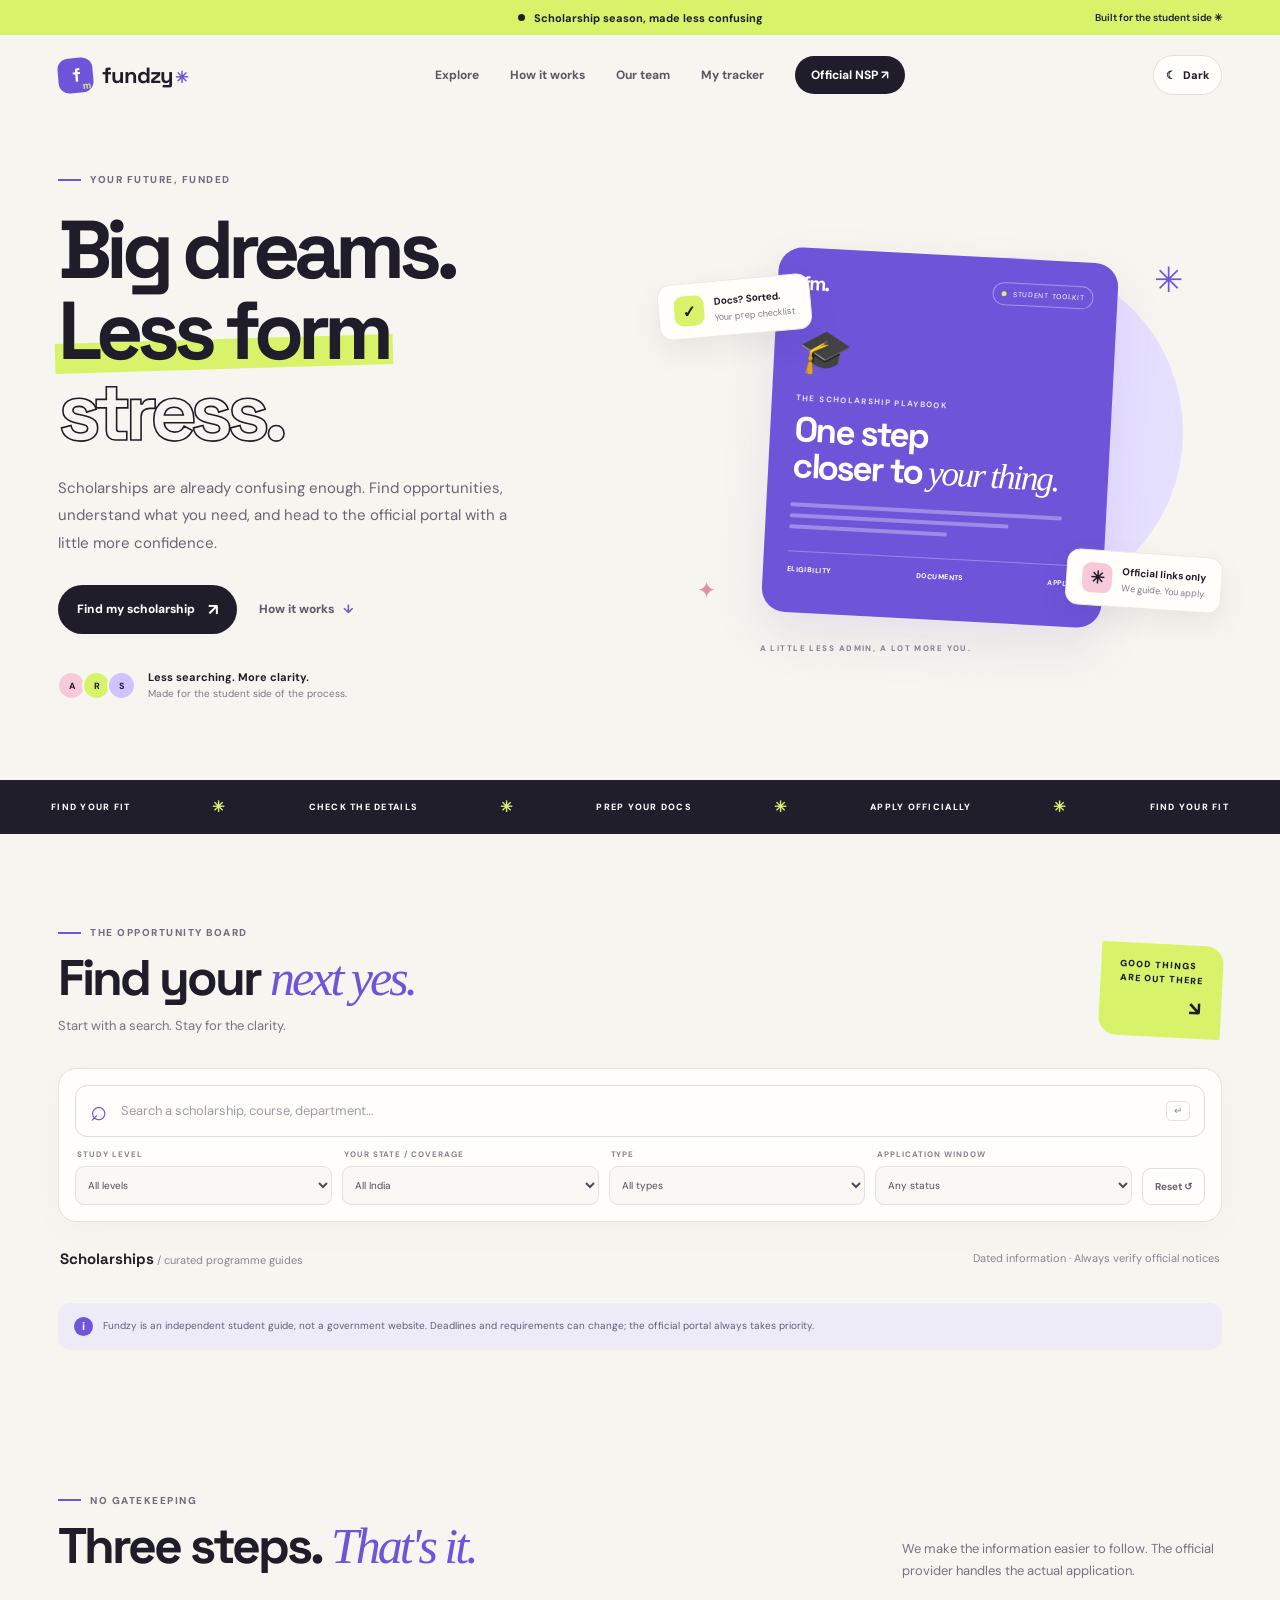
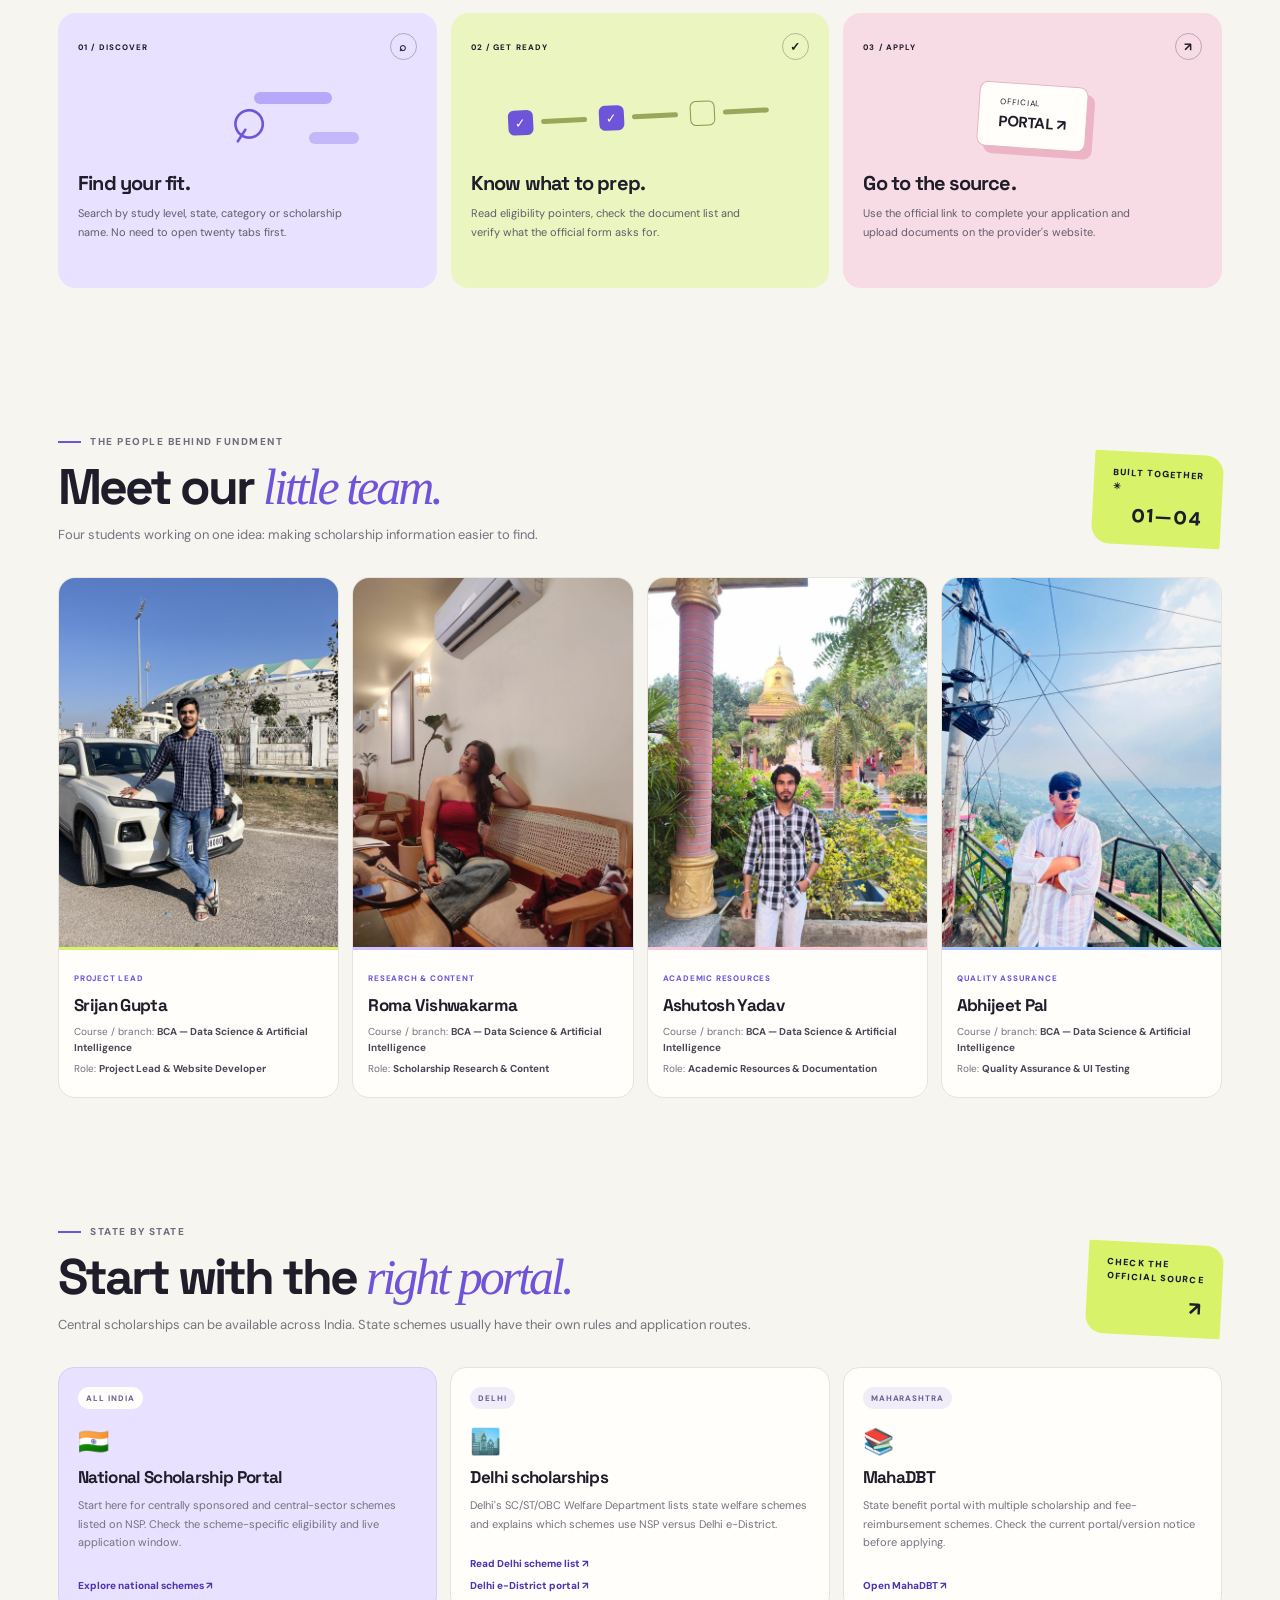
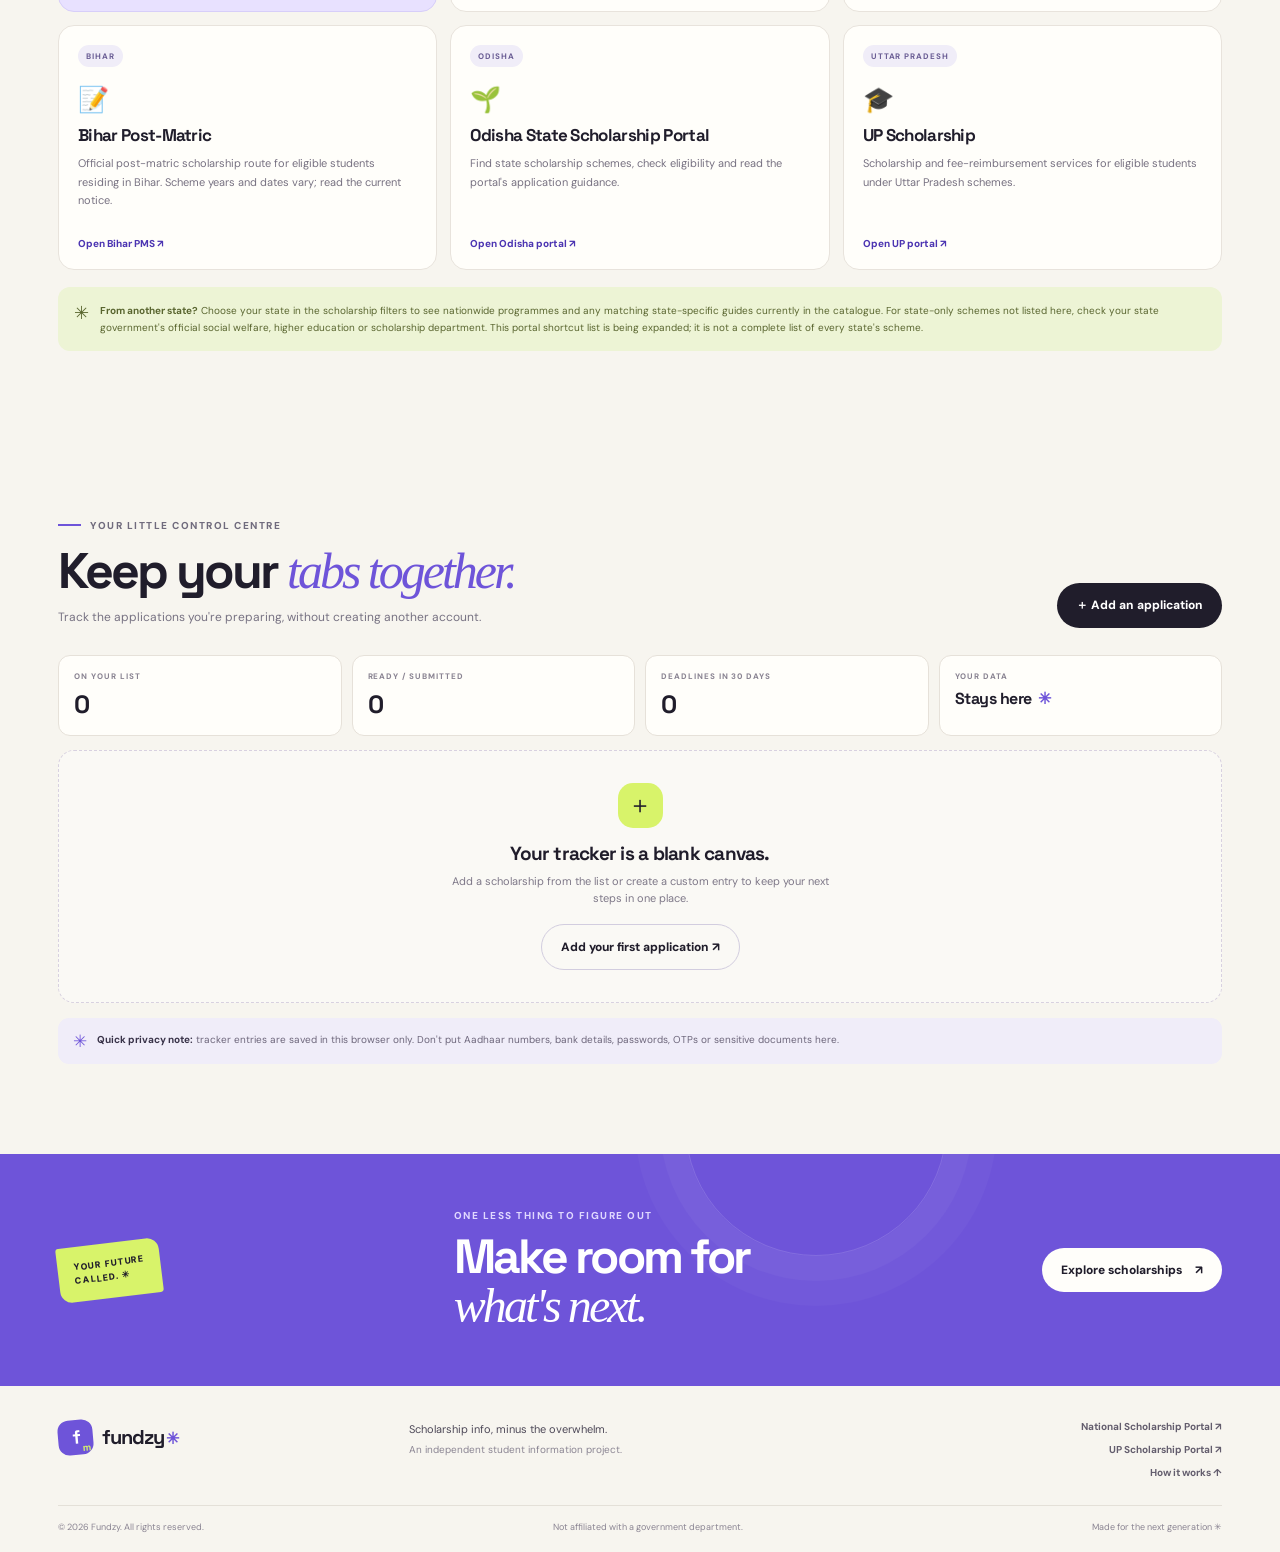
==== index.html @ 8976ba72 "Create index.html" ====
<!doctype html>
<html lang="en">
<head>
<meta charset="utf-8"><meta name="viewport" content="width=device-width,initial-scale=1">
<meta name="theme-color" content="#f7f5ef"><meta name="description" content="Find scholarships, understand eligibility, prepare documents and apply through official scholarship portals.">
<title>Fundzy — Your scholarship era starts here</title>
<link rel="preconnect" href="https://fonts.googleapis.com"><link rel="preconnect" href="https://fonts.gstatic.com" crossorigin>
<link href="https://fonts.googleapis.com/css2?family=DM+Sans:wght@400;500;600;700&family=Space+Grotesk:wght@400;500;600;700&display=swap" rel="stylesheet">
<link rel="stylesheet" href="styles.css">
</head>
<body class="aesthetic">
<div class="announcement"><span class="announcement-dot"></span> Scholarship season, made less confusing <span class="announcement-right">Built for the student side ✳</span></div>
<header class="site-header">
<a class="wordmark" href="#home" aria-label="Fundzy home"><span class="logo-mark" aria-hidden="true">f<span>m</span></span><span>fundzy<span class="wordmark-dot">✳</span></span></a>
<nav class="main-nav" id="mainNav"><a href="#explore">Explore</a><a href="#how">How it works</a><a href="#team">Our team</a><a href="#tracker">My tracker</a><a class="nav-official" href="https://scholarships.gov.in/All-Scholarships" target="_blank" rel="noopener noreferrer">Official NSP ↗</a></nav>
<div class="header-tools"><button class="theme-toggle" id="themeToggle" type="button" aria-label="Switch to dark mode" title="Switch theme"><span class="theme-icon" aria-hidden="true">☾</span><span class="theme-label">Dark</span></button><button class="mobile-menu" id="menuBtn" aria-label="Open navigation" aria-expanded="false" aria-controls="mainNav">☰</button></div>
</header>
<main>
<section class="hero" id="home">
<div class="hero-copy"><div class="eyebrow"><span class="eyebrow-line"></span> YOUR FUTURE, FUNDED</div>
<h1>Big dreams.<br><span class="headline-highlight">Less form</span><span class="headline-outline"> stress.</span></h1>
<p class="hero-intro">Scholarships are already confusing enough. Find opportunities, understand what you need, and head to the official portal with a little more confidence.</p>
<div class="hero-actions"><a class="button button-dark" href="#explore">Find my scholarship <span>↗</span></a><a class="text-link" href="#how">How it works <span>↓</span></a></div>
<div class="hero-proof"><div class="avatar-stack"><span>A</span><span>R</span><span>S</span></div><p><b>Less searching. More clarity.</b><br><span>Made for the student side of the process.</span></p></div></div>
<div class="hero-art" aria-label="Decorative scholarship notebook illustration"><div class="art-sun"></div><div class="art-spark spark-one">✳</div><div class="art-spark spark-two">✦</div>
<div class="floating-note note-top"><span class="note-check">✓</span><span><b>Docs? Sorted.</b><small>Your prep checklist</small></span></div>
<div class="hero-card"><div class="hero-card-top"><span class="mini-brand">fm.</span><span class="live-pill"><i></i> STUDENT TOOLKIT</span></div><div class="card-emoji">🎓</div><div class="hero-card-label">THE SCHOLARSHIP PLAYBOOK</div><h2>One step<br>closer to <em>your thing.</em></h2><div class="playbook-lines"><span></span><span></span><span></span></div><div class="card-footer"><span>ELIGIBILITY</span><span>DOCUMENTS</span><span>APPLY ↗</span></div></div>
<div class="floating-note note-bottom"><span class="note-star">✳</span><span><b>Official links only</b><small>We guide. You apply.</small></span></div><div class="art-caption">A LITTLE LESS ADMIN, A LOT MORE YOU.</div></div>
</section>
<section class="marquee-strip"><span>FIND YOUR FIT</span><b>✳</b><span>CHECK THE DETAILS</span><b>✳</b><span>PREP YOUR DOCS</span><b>✳</b><span>APPLY OFFICIALLY</span><b>✳</b><span>FIND YOUR FIT</span></section>
<section class="explore-section section-shell" id="explore">
<div class="section-heading"><div><div class="eyebrow"><span class="eyebrow-line"></span> THE OPPORTUNITY BOARD</div><h2>Find your <span>next yes.</span></h2><p>Start with a search. Stay for the clarity.</p></div><div class="heading-sticker">GOOD THINGS<br>ARE OUT THERE <span>↘</span></div></div>
<div class="search-panel"><label class="search-box"><span class="search-icon">⌕</span><input id="searchInput" type="search" placeholder="Search a scholarship, course, department…" aria-label="Search scholarships"><kbd>↵</kbd></label>
<div class="filter-row"><label><span>STUDY LEVEL</span><select id="levelFilter"><option value="">All levels</option><option>School</option><option>Undergraduate</option><option>Postgraduate</option><option>Research</option><option>Diploma / Technical</option></select></label>
<label><span>YOUR STATE / COVERAGE</span><select id="stateFilter">
<option value="">All India</option><option>Andhra Pradesh</option><option>Arunachal Pradesh</option><option>Assam</option><option>Bihar</option><option>Chhattisgarh</option><option>Goa</option><option>Gujarat</option><option>Haryana</option><option>Himachal Pradesh</option><option>Jharkhand</option><option>Karnataka</option><option>Kerala</option><option>Madhya Pradesh</option><option>Maharashtra</option><option>Manipur</option><option>Meghalaya</option><option>Mizoram</option><option>Nagaland</option><option>Odisha</option><option>Punjab</option><option>Rajasthan</option><option>Sikkim</option><option>Tamil Nadu</option><option>Telangana</option><option>Tripura</option><option>Uttar Pradesh</option><option>Uttarakhand</option><option>West Bengal</option><option>Andaman &amp; Nicobar Islands</option><option>Chandigarh</option><option>Dadra &amp; Nagar Haveli and Daman &amp; Diu</option><option>Delhi</option><option>Jammu &amp; Kashmir</option><option>Ladakh</option><option>Lakshadweep</option><option>Puducherry</option>
</select></label>
<label><span>TYPE</span><select id="categoryFilter"><option value="">All types</option><option>Merit-based</option><option>Welfare-based</option><option>State scheme</option></select></label>
<label><span>APPLICATION WINDOW</span><select id="windowFilter"><option value="">Any status</option><option value="open">Listed open</option><option value="check">Check official notice</option></select></label><button id="resetBtn" class="reset-button">Reset ↺</button></div></div>
<div class="results-heading"><div><span class="results-count" id="resultCount">Scholarships</span><span class="results-sub"> / curated programme guides</span></div><span class="snapshot-note">Dated information · Always verify official notices</span></div>
<div id="programGrid" class="program-grid"></div><div class="directory-footnote"><span class="footnote-icon">i</span><p>Fundzy is an independent student guide, not a government website. Deadlines and requirements can change; the official portal always takes priority.</p></div>
</section>
<section class="how-section section-shell" id="how"><div class="section-heading compact"><div><div class="eyebrow"><span class="eyebrow-line"></span> NO GATEKEEPING</div><h2>Three steps. <span>That's it.</span></h2></div><p>We make the information easier to follow. The official provider handles the actual application.</p></div>
<div class="how-grid"><article class="how-card how-purple"><div class="step-top"><span>01 / DISCOVER</span><span class="step-icon">⌕</span></div><div class="step-illustration search-illo"><span>⌕</span><i></i><i></i></div><h3>Find your fit.</h3><p>Search by study level, state, category or scholarship name. No need to open twenty tabs first.</p></article>
<article class="how-card how-lime"><div class="step-top"><span>02 / GET READY</span><span class="step-icon">✓</span></div><div class="step-illustration checklist-illo"><span>✓</span><i></i><span>✓</span><i></i><span class="empty-check"></span><i></i></div><h3>Know what to prep.</h3><p>Read eligibility pointers, check the document list and verify what the official form asks for.</p></article>
<article class="how-card how-pink"><div class="step-top"><span>03 / APPLY</span><span class="step-icon">↗</span></div><div class="step-illustration apply-illo"><div>OFFICIAL<br><b>PORTAL ↗</b></div></div><h3>Go to the source.</h3><p>Use the official link to complete your application and upload documents on the provider's website.</p></article></div></section>
<section class="team-section section-shell" id="team">
  <div class="section-heading compact"><div><div class="eyebrow"><span class="eyebrow-line"></span> THE PEOPLE BEHIND FUNDMENT</div><h2>Meet our <span>little team.</span></h2><p>Four students working on one idea: making scholarship information easier to find.</p></div><div class="heading-sticker">BUILT TOGETHER<br>✳ <span>01—04</span></div></div>
  <div class="team-grid">
    <article class="team-card"><div class="team-photo-placeholder"><img class="team-photo" src="images/member-1.jpg" alt="Srijan Gupta" loading="lazy" decoding="async"></div><div class="team-card-copy"><span class="team-role">PROJECT LEAD</span><h3>Srijan Gupta</h3><p>Course / branch: <b>BCA — Data Science &amp; Artificial Intelligence</b></p><p class="team-bio">Role: <b>Project Lead &amp; Website Developer</b></p></div></article>
    <article class="team-card"><div class="team-photo-placeholder"><img class="team-photo" src="images/member-2.jpg" alt="Roma Vishwakarma" loading="lazy" decoding="async"></div><div class="team-card-copy"><span class="team-role">RESEARCH &amp; CONTENT</span><h3>Roma Vishwakarma</h3><p>Course / branch: <b>BCA — Data Science &amp; Artificial Intelligence</b></p><p class="team-bio">Role: <b>Scholarship Research &amp; Content</b></p></div></article>
    <article class="team-card"><div class="team-photo-placeholder"><img class="team-photo" src="images/member-3.jpg" alt="Ashutosh Yadav" loading="lazy" decoding="async"></div><div class="team-card-copy"><span class="team-role">ACADEMIC RESOURCES</span><h3>Ashutosh Yadav</h3><p>Course / branch: <b>BCA — Data Science &amp; Artificial Intelligence</b></p><p class="team-bio">Role: <b>Academic Resources &amp; Documentation</b></p></div></article>
    <article class="team-card"><div class="team-photo-placeholder"><img class="team-photo" src="images/member-4.jpg" alt="Abhijeet Pal" loading="lazy" decoding="async"></div><div class="team-card-copy"><span class="team-role">QUALITY ASSURANCE</span><h3>Abhijeet Pal</h3><p>Course / branch: <b>BCA — Data Science &amp; Artificial Intelligence</b></p><p class="team-bio">Role: <b>Quality Assurance &amp; UI Testing</b></p></div></article>
  </div>
</section>
<section class="portal-section section-shell" id="state-portals">
  <div class="section-heading compact"><div><div class="eyebrow"><span class="eyebrow-line"></span> STATE BY STATE</div><h2>Start with the <span>right portal.</span></h2><p>Central scholarships can be available across India. State schemes usually have their own rules and application routes.</p></div><div class="heading-sticker">CHECK THE<br>OFFICIAL SOURCE <span>↗</span></div></div>
  <div class="portal-grid">
    <article class="portal-card portal-featured"><span class="portal-tag">ALL INDIA</span><div class="portal-symbol">🇮🇳</div><h3>National Scholarship Portal</h3><p>Start here for centrally sponsored and central-sector schemes listed on NSP. Check the scheme-specific eligibility and live application window.</p><a href="https://scholarships.gov.in/All-Scholarships" target="_blank" rel="noopener noreferrer">Explore national schemes ↗</a></article>
    <article class="portal-card"><span class="portal-tag">DELHI</span><div class="portal-symbol">🏙️</div><h3>Delhi scholarships</h3><p>Delhi's SC/ST/OBC Welfare Department lists state welfare schemes and explains which schemes use NSP versus Delhi e-District.</p><a href="https://scstwelfare.delhi.gov.in/scstwelfare/services-schemes" target="_blank" rel="noopener noreferrer">Read Delhi scheme list ↗</a><a class="portal-secondary" href="https://edistrict.delhigovt.nic.in/" target="_blank" rel="noopener noreferrer">Delhi e-District portal ↗</a></article>
    <article class="portal-card"><span class="portal-tag">MAHARASHTRA</span><div class="portal-symbol">📚</div><h3>MahaDBT</h3><p>State benefit portal with multiple scholarship and fee-reimbursement schemes. Check the current portal/version notice before applying.</p><a href="https://mahadbt.maharashtra.gov.in/" target="_blank" rel="noopener noreferrer">Open MahaDBT ↗</a></article>
    <article class="portal-card"><span class="portal-tag">BIHAR</span><div class="portal-symbol">📝</div><h3>Bihar Post-Matric</h3><p>Official post-matric scholarship route for eligible students residing in Bihar. Scheme years and dates vary; read the current notice.</p><a href="https://pmsonline.bihar.gov.in/" target="_blank" rel="noopener noreferrer">Open Bihar PMS ↗</a></article>
    <article class="portal-card"><span class="portal-tag">ODISHA</span><div class="portal-symbol">🌱</div><h3>Odisha State Scholarship Portal</h3><p>Find state scholarship schemes, check eligibility and read the portal's application guidance.</p><a href="https://scholarship.odisha.gov.in/" target="_blank" rel="noopener noreferrer">Open Odisha portal ↗</a></article>
    <article class="portal-card"><span class="portal-tag">UTTAR PRADESH</span><div class="portal-symbol">🎓</div><h3>UP Scholarship</h3><p>Scholarship and fee-reimbursement services for eligible students under Uttar Pradesh schemes.</p><a href="https://scholarship.up.gov.in/" target="_blank" rel="noopener noreferrer">Open UP portal ↗</a></article>
  </div>
  <div class="portal-disclaimer"><span>✳</span><p><b>From another state?</b> Choose your state in the scholarship filters to see nationwide programmes and any matching state-specific guides currently in the catalogue. For state-only schemes not listed here, check your state government's official social welfare, higher education or scholarship department. This portal shortcut list is being expanded; it is not a complete list of every state's scheme.</p></div>
</section>
<section class="tracker-section section-shell" id="tracker"><div class="tracker-header"><div><div class="eyebrow"><span class="eyebrow-line"></span> YOUR LITTLE CONTROL CENTRE</div><h2>Keep your <span>tabs together.</span></h2><p>Track the applications you're preparing, without creating another account.</p></div><button id="addManual" class="button button-dark">＋ Add an application</button></div>
<div class="tracker-stats"><div><span>ON YOUR LIST</span><b id="trackedCount">0</b></div><div><span>READY / SUBMITTED</span><b id="readyCount">0</b></div><div><span>DEADLINES IN 30 DAYS</span><b id="deadlineCount">0</b></div><div class="tracker-privacy"><span>YOUR DATA</span><b>Stays here <i>✳</i></b></div></div>
<div id="trackerList"></div><div id="emptyTracker" class="tracker-empty"><div class="empty-doodle">＋</div><h3>Your tracker is a blank canvas.</h3><p>Add a scholarship from the list or create a custom entry to keep your next steps in one place.</p><button id="firstAdd" class="button button-outline">Add your first application ↗</button></div>
<div class="privacy-note"><span>✳</span><p><b>Quick privacy note:</b> tracker entries are saved in this browser only. Don't put Aadhaar numbers, bank details, passwords, OTPs or sensitive documents here.</p></div></section>
<section class="final-cta"><div class="cta-sticker">YOUR FUTURE<br>CALLED. ✳</div><div><div class="eyebrow">ONE LESS THING TO FIGURE OUT</div><h2>Make room for<br><em>what's next.</em></h2></div><a class="button button-light" href="#explore">Explore scholarships <span>↗</span></a></section>
</main>
<footer class="site-footer"><div class="footer-main"><a class="wordmark footer-wordmark" href="#home"><span class="logo-mark" aria-hidden="true">f<span>m</span></span><span>fundzy<span class="wordmark-dot">✳</span></span></a><p>Scholarship info, minus the overwhelm.<br><span>An independent student information project.</span></p><div class="footer-links"><a href="https://scholarships.gov.in/All-Scholarships" target="_blank" rel="noopener noreferrer">National Scholarship Portal ↗</a><a href="https://scholarship.up.gov.in/" target="_blank" rel="noopener noreferrer">UP Scholarship Portal ↗</a><a href="#how">How it works ↑</a></div></div><div class="footer-bottom"><span>© 2026 Fundzy. All rights reserved.</span><span>Not affiliated with a government department.</span><span>Made for the next generation ✳</span></div></footer>
<dialog id="detailDialog" class="modal detail-modal"><div class="modal-head"><div><span class="eyebrow">THE SCHOLARSHIP BREAKDOWN</span><h2 id="detailName"></h2><p id="detailProvider" class="muted"></p></div><button id="closeDetail" class="close" aria-label="Close">×</button></div><div id="detailBody"></div><div class="modal-actions"><button id="detailTrack" class="button button-dark">＋ Add to tracker</button><a id="detailOfficial" class="button button-lime" href="#" target="_blank" rel="noopener noreferrer">Apply on official site ↗</a></div></dialog>
<dialog id="appDialog" class="modal app-modal"><form id="appForm" method="dialog"><div class="modal-head"><div><span class="eyebrow">YOUR APPLICATION SPACE</span><h2 id="appDialogTitle">Add an application</h2></div><button type="button" id="closeApp" class="close">×</button></div>
<input type="hidden" id="appId" value=""><label>Scholarship / application name<input id="appName" required maxlength="140" placeholder="e.g. UP Post-Matric Scholarship"></label><label>Official application URL (optional)<input id="appUrl" type="url" placeholder="https://…"></label><div class="two-col"><label>Study level<select id="appLevel"><option>School</option><option>Undergraduate</option><option>Postgraduate</option><option>Research</option><option>Diploma / Technical</option><option>Other</option></select></label><label>Deadline (verify first)<input id="appDeadline" type="date"></label></div>
<label>Status<select id="appStatus"><option>Interested</option><option>Preparing documents</option><option>Ready to apply</option><option>Submitted</option><option>Under review</option><option>Approved</option><option>Not selected</option><option>Closed / withdrawn</option></select></label><label>Notes (no sensitive information)<textarea id="appNotes" rows="2" maxlength="500" placeholder="Next action or notice reference"></textarea></label><div class="modal-actions"><button type="button" id="cancelApp" class="button button-outline">Cancel</button><button type="submit" class="button button-dark">Save application</button></div></form></dialog>
<div id="toast" role="status" aria-live="polite"></div>
<script src="data.js"></script><script src="app.js"></script>
</body></html>
---- styles.css ----
/* Fundzy — original editorial visual system */
:root{--paper:#f7f5ef;--ink:#201d2b;--muted:#777483;--line:#e4e0d8;--purple:#6e54d9;--purple-dark:#4c35b2;--lime:#d8f36a;--pink:#f8c9d8;--white:#fffefa;--dark:#211e2c;--font-body:"DM Sans",Arial,sans-serif;--font-display:"Space Grotesk","DM Sans",sans-serif}
*{box-sizing:border-box}html{scroll-behavior:smooth;scroll-padding-top:85px}body.aesthetic{margin:0;background:var(--paper);color:var(--ink);font-family:var(--font-body);-webkit-font-smoothing:antialiased}a{color:inherit}button,input,select,textarea{font:inherit}button,a{-webkit-tap-highlight-color:transparent}
.announcement{display:flex;align-items:center;gap:9px;justify-content:center;min-height:35px;background:var(--lime);font-size:11px;font-weight:700;padding:7px 18px;text-align:center}.announcement-dot{height:7px;width:7px;background:var(--ink);border-radius:50%}.announcement-right{position:absolute;right:4.5%;font-size:10px;font-weight:600}
.site-header{max-width:1220px;margin:auto;padding:20px 28px;display:flex;align-items:center;justify-content:space-between;gap:20px}.wordmark{display:inline-flex;align-items:center;gap:9px;text-decoration:none;font-family:var(--font-display);font-size:22px;font-weight:700;letter-spacing:-1px}.logo-mark{display:grid;place-items:center;width:35px;height:35px;background:var(--purple);border-radius:11px;color:#fff;font-size:19px;letter-spacing:-2px;transform:rotate(-5deg)}.logo-mark span{color:var(--lime)}.wordmark-dot{color:var(--purple);font-size:16px;margin-left:2px}.main-nav{display:flex;align-items:center;gap:31px}.main-nav a{text-decoration:none;font-size:12px;font-weight:700;color:#595665}.main-nav a:hover{color:var(--purple)}.main-nav .nav-official{background:var(--ink);color:#fff;padding:11px 16px;border-radius:30px}.main-nav .nav-official:hover{background:var(--purple)}.mobile-menu{display:none;background:none;border:1px solid var(--line);border-radius:10px;padding:8px 11px;font-size:19px}
.hero{max-width:1220px;margin:auto;padding:46px 28px 66px;display:grid;grid-template-columns:1fr 1fr;gap:36px;align-items:center;min-height:560px}.hero-copy{padding:12px 0}.eyebrow{display:flex;align-items:center;gap:9px;font-size:10px;font-weight:800;letter-spacing:.15em;color:#706b7d}.eyebrow-line{width:23px;height:2px;background:var(--purple);display:inline-block}.hero h1{font-family:var(--font-display);font-size:clamp(52px,6.5vw,82px);letter-spacing:-.075em;line-height:.99;margin:23px 0 22px;font-weight:700}.headline-highlight{position:relative;display:inline-block;z-index:0}.headline-highlight:after{content:"";position:absolute;z-index:-1;left:-3px;right:-5px;bottom:2px;height:37%;background:var(--lime);transform:rotate(-1.7deg)}.headline-outline{color:transparent;-webkit-text-stroke:1.6px var(--ink)}.hero-intro{max-width:465px;color:#686574;font-size:15px;line-height:1.85;margin:0}.hero-actions{display:flex;align-items:center;gap:22px;margin-top:27px}.button{display:inline-flex;align-items:center;justify-content:center;gap:13px;border:0;text-decoration:none;cursor:pointer;font-size:12px;font-weight:800;padding:14px 19px;border-radius:99px;transition:transform .2s,background .2s;white-space:nowrap}.button:hover{transform:translateY(-2px)}.button-dark{background:var(--ink);color:white}.button-dark:hover{background:var(--purple)}.button-dark span{font-size:16px}.button-light{background:var(--white);color:var(--ink)}.button-light:hover{background:var(--lime)}.button-lime{background:var(--lime);color:var(--ink)}.button-outline{background:transparent;border:1px solid #d2cddf;color:var(--ink)}.text-link{text-decoration:none;font-size:12px;font-weight:800;color:#5e5969}.text-link span{margin-left:6px;color:var(--purple)}.hero-proof{display:flex;align-items:center;gap:12px;margin-top:35px}.avatar-stack{display:flex;padding-left:3px}.avatar-stack span{width:29px;height:29px;border-radius:50%;display:grid;place-items:center;border:2px solid var(--paper);margin-left:-4px;background:var(--pink);font-size:9px;font-weight:800}.avatar-stack span:nth-child(2){background:var(--lime)}.avatar-stack span:nth-child(3){background:#cfc4ff}.hero-proof p{margin:0;font-size:10px;line-height:1.6;color:#7c7785}.hero-proof b{font-size:11px;color:var(--ink)}
.hero-art{position:relative;min-height:440px;display:grid;place-items:center}.art-sun{position:absolute;width:350px;height:350px;border-radius:50%;background:#e6e0ff;right:7%;top:9%}.hero-card{position:relative;width:min(340px,75%);min-height:365px;background:var(--purple);border-radius:24px;color:white;padding:22px 24px 19px;transform:rotate(3deg);box-shadow:0 22px 50px #4c35b21a;z-index:2}.hero-card-top{display:flex;align-items:center;justify-content:space-between}.mini-brand{font-family:var(--font-display);font-size:20px;font-weight:700;letter-spacing:-2px}.live-pill{font-size:7px;letter-spacing:.1em;border:1px solid #ffffff60;border-radius:20px;padding:6px 8px}.live-pill i{display:inline-block;width:5px;height:5px;border-radius:50%;background:var(--lime);margin-right:4px}.card-emoji{font-size:43px;margin-top:27px}.hero-card-label{font-size:8px;letter-spacing:.17em;font-weight:800;color:#e1dcff;margin-top:14px}.hero-card h2{font-family:var(--font-display);font-size:35px;line-height:1.03;letter-spacing:-.06em;margin:9px 0 15px}.hero-card h2 em{font-family:Georgia,serif;font-weight:400}.playbook-lines{display:flex;flex-direction:column;gap:7px;margin:18px 0 22px}.playbook-lines span{height:4px;background:#ffffff52;border-radius:5px;width:93%}.playbook-lines span:nth-child(2){width:75%}.playbook-lines span:nth-child(3){width:54%}.card-footer{display:flex;justify-content:space-between;border-top:1px solid #ffffff4b;padding-top:13px;font-size:7px;letter-spacing:.06em;font-weight:800}.floating-note{position:absolute;z-index:3;display:flex;align-items:center;gap:10px;background:var(--white);padding:12px 15px;border:1px solid #eee8df;border-radius:13px;box-shadow:0 12px 30px #29233712}.floating-note b,.floating-note small{display:block}.floating-note b{font-size:10px}.floating-note small{font-size:9px;color:#817b8b;margin-top:4px}.note-check,.note-star{width:30px;height:30px;display:grid;place-items:center;border-radius:9px;background:var(--lime);font-weight:900}.note-star{background:var(--pink);font-size:17px}.note-top{top:14%;left:0;transform:rotate(-5deg)}.note-bottom{bottom:11%;right:0;transform:rotate(4deg)}.art-spark{position:absolute;color:var(--purple);font-size:27px}.spark-one{top:9%;right:7%;font-size:35px}.spark-two{bottom:12%;left:7%;font-size:23px;color:#e18da8}.art-caption{position:absolute;bottom:1%;left:18%;font-size:8px;font-weight:800;letter-spacing:.18em;color:#8b8595}
.marquee-strip{background:var(--dark);color:#fff;display:flex;align-items:center;justify-content:space-around;gap:20px;padding:17px 20px;overflow:hidden;font-size:9px;font-weight:800;letter-spacing:.14em;white-space:nowrap}.marquee-strip b{color:var(--lime);font-size:15px}.section-shell{max-width:1220px;margin:0 auto;padding:92px 28px}.section-heading{display:flex;align-items:flex-end;justify-content:space-between;gap:25px;margin-bottom:31px}.section-heading h2,.tracker-header h2{font-family:var(--font-display);font-size:clamp(34px,4vw,50px);line-height:1.05;letter-spacing:-.06em;margin:13px 0 10px}.section-heading h2 span,.tracker-header h2 span{font-family:Georgia,serif;font-weight:400;font-style:italic;color:var(--purple)}.section-heading p{margin:0;color:#777282;font-size:13px;line-height:1.7}.heading-sticker{background:var(--lime);padding:15px 19px;border-radius:2px 18px 2px 18px;transform:rotate(3deg);font-size:9px;line-height:1.55;font-weight:900;letter-spacing:.12em;flex-shrink:0}.heading-sticker span{font-size:19px;display:block;text-align:right;margin-top:6px}
.search-panel{background:#fffefa;border:1px solid #e5e0d8;border-radius:18px;padding:16px;box-shadow:0 12px 35px #24203306}.search-box{display:flex;align-items:center;gap:12px;border:1px solid #ded9e3;border-radius:12px;padding:0 14px;height:52px}.search-icon{font-size:29px;color:var(--purple);line-height:1}.search-box input{flex:1;min-width:0;border:0;outline:0;background:transparent;color:var(--ink);font-size:13px}.search-box input::placeholder{color:#a09baa}.search-box kbd{border:1px solid #e4dfe8;border-radius:5px;padding:3px 7px;color:#8a8493;font-size:10px}.filter-row{display:grid;grid-template-columns:repeat(4,minmax(0,1fr)) auto;gap:10px;margin-top:12px;align-items:end}.filter-row label{display:block;min-width:0}.filter-row label>span{display:block;font-size:8px;font-weight:800;letter-spacing:.12em;color:#8a8492;margin:0 0 7px 2px}.filter-row select{width:100%;min-width:0;border:1px solid #e3dee7;background:#f9f8f5;border-radius:9px;padding:11px 8px;color:#4e4a58;font-size:10px;outline-color:var(--purple)}.reset-button{background:transparent;border:1px solid #e0dbe5;color:#666071;border-radius:9px;padding:11px 12px;font-size:10px;font-weight:700;cursor:pointer}.reset-button:hover{background:#f2efff}.results-heading{display:flex;align-items:center;justify-content:space-between;gap:15px;margin:26px 2px 14px}.results-count{font-family:var(--font-display);font-size:15px;font-weight:700}.results-sub,.snapshot-note{font-size:11px;color:#8a8492}.program-grid{display:grid;grid-template-columns:repeat(3,minmax(0,1fr));gap:14px}
.program-card{position:relative;background:var(--white);border:1px solid #e8e3dc;border-radius:16px;padding:18px;display:flex;flex-direction:column;min-width:0;transition:transform .2s,border-color .2s,box-shadow .2s}.program-card:hover{transform:translateY(-3px);border-color:#c7bdf4;box-shadow:0 15px 30px #2923370b}.card-head{display:flex;align-items:center;justify-content:space-between;gap:10px;margin-bottom:15px}.program-icon{width:39px;height:39px;display:grid;place-items:center;border-radius:12px;background:#e9e3ff;color:var(--purple);font-family:var(--font-display);font-size:17px;font-weight:700}.program-card:nth-child(3n+2) .program-icon{background:#edf7c8;color:#4b5d0c}.program-card:nth-child(3n) .program-icon{background:#ffe5ed;color:#a74d6a}.kind{font-size:8px;font-weight:800;letter-spacing:.04em;background:#f3f0f8;color:#6e6878;padding:6px 8px;border-radius:20px}.department{font-size:9px;line-height:1.5;color:#918b99;margin:0 0 7px}.program-card h3{font-family:var(--font-display);font-size:16px;line-height:1.35;letter-spacing:-.035em;margin:0 0 9px;color:#292536}.description{font-size:11px;line-height:1.75;color:#777181;margin:0 0 14px}.pills{display:flex;gap:6px;flex-wrap:wrap;margin-bottom:13px}.pills span{font-size:9px;background:#f7f5f0;border:1px solid #ebe6de;border-radius:5px;padding:5px 7px;color:#6f6977}.window{font-size:10px;line-height:1.55;color:#6d6878;margin-top:auto;margin-bottom:13px}.pill.green,.pill.amber{display:inline-block;font-size:9px;font-weight:700;padding:5px 7px;border-radius:5px}.pill.green{color:#486015;background:#eff7d6;border:1px solid #e1efb3}.pill.amber{color:#8d620c;background:#fff5d9;border:1px solid #f2e2a8}.card-actions{display:flex;gap:7px;flex-wrap:wrap}.card-actions .btn{border:0;border-radius:30px;cursor:pointer;text-decoration:none;font-size:10px;font-weight:800;padding:10px 12px}.card-actions .btn.primary{background:var(--ink);color:white}.card-actions .btn.primary:hover{background:var(--purple)}.card-actions .btn.light{background:#f1eef8;color:#554a79}.card-actions .btn.light:hover{background:#e5defc}.source-caption{font-size:9px;color:#a09aa7;margin-top:12px;border-top:1px solid #f0ece5;padding-top:9px}.directory-footnote{display:flex;gap:10px;align-items:flex-start;margin-top:20px;padding:14px 16px;border-radius:12px;background:#eeebf9;color:#635b7a}.footnote-icon{display:grid;place-items:center;width:19px;height:19px;border-radius:50%;background:var(--purple);color:white;font-size:11px;font-weight:800;flex-shrink:0}.directory-footnote p{font-size:10px;line-height:1.65;margin:1px 0}
.how-section{padding-top:52px}.section-heading.compact{align-items:flex-end}.section-heading.compact>p{max-width:320px}.how-grid{display:grid;grid-template-columns:repeat(3,1fr);gap:14px}.how-card{border-radius:18px;padding:20px;min-height:275px;overflow:hidden;position:relative}.how-purple{background:#e8e1ff}.how-lime{background:#eaf5bf}.how-pink{background:#f8dce5}.step-top{display:flex;justify-content:space-between;align-items:center;font-size:8px;font-weight:800;letter-spacing:.14em}.step-icon{width:27px;height:27px;display:grid;place-items:center;border:1px solid #2824384a;border-radius:50%;font-size:12px}.step-illustration{height:86px;margin:13px 0 11px;position:relative;display:flex;align-items:center;justify-content:center}.search-illo span{font-size:65px;color:var(--purple);transform:rotate(-12deg)}.search-illo i{position:absolute;width:78px;height:12px;border-radius:8px;background:#b7a8fa;right:25%;top:21%}.search-illo i:last-child{width:50px;top:68%;right:17%;background:#c4b8fb}.checklist-illo{gap:8px;transform:rotate(-3deg)}.checklist-illo span{width:25px;height:25px;background:var(--purple);color:white;border-radius:6px;display:grid;place-items:center;font-size:13px}.checklist-illo i{width:46px;height:5px;background:#9aa65a;border-radius:5px;margin-right:4px}.checklist-illo .empty-check{background:transparent;border:1px solid #89984a}.apply-illo div{background:var(--white);border:1px solid #e4b6c7;border-radius:9px;padding:12px 20px;font-size:8px;line-height:1.7;letter-spacing:.12em;transform:rotate(4deg);box-shadow:7px 7px 0 #edb4c6}.apply-illo b{font-size:15px;letter-spacing:-.03em}.how-card h3{font-family:var(--font-display);font-size:20px;letter-spacing:-.04em;margin:0 0 8px}.how-card p{font-size:11px;line-height:1.7;color:#615c6b;margin:0;max-width:290px}
.tracker-section{padding-top:76px;padding-bottom:90px}.tracker-header{display:flex;align-items:flex-end;justify-content:space-between;gap:20px}.tracker-header p{font-size:12px;line-height:1.7;color:#777282;margin:0}.tracker-stats{display:grid;grid-template-columns:repeat(4,1fr);gap:10px;margin:27px 0 14px}.tracker-stats>div{background:#fffefa;border:1px solid #e6e1d9;border-radius:12px;padding:15px}.tracker-stats span{display:block;font-size:8px;letter-spacing:.12em;font-weight:800;color:#8a8492}.tracker-stats b{display:block;font-family:var(--font-display);font-size:25px;letter-spacing:-.06em;margin-top:7px}.tracker-stats .tracker-privacy b{font-size:16px;letter-spacing:-.03em}.tracker-privacy b i{font-style:normal;color:var(--purple);margin-left:3px}.tracker-empty{text-align:center;border:1px dashed #d8d1e0;border-radius:16px;padding:32px 15px;background:#faf9f5}.empty-doodle{display:grid;place-items:center;width:45px;height:45px;margin:0 auto 13px;border-radius:15px;background:var(--lime);font-size:24px}.tracker-empty h3{font-family:var(--font-display);font-size:19px;letter-spacing:-.04em;margin:0 0 7px}.tracker-empty p{font-size:11px;color:#7e7888;line-height:1.6;max-width:380px;margin:0 auto 16px}.privacy-note{display:flex;align-items:flex-start;gap:10px;background:#f0edf9;padding:12px 15px;border-radius:11px;margin-top:15px}.privacy-note>span{color:var(--purple);font-size:17px}.privacy-note p{font-size:10px;line-height:1.65;color:#6d667b;margin:2px 0}.privacy-note b{color:#383248}
.final-cta{background:var(--purple);color:white;padding:55px max(28px,calc((100vw - 1164px)/2));display:flex;align-items:center;justify-content:space-between;gap:30px;position:relative;overflow:hidden}.final-cta:after{content:"";position:absolute;width:260px;height:260px;border:1px solid #ffffff25;border-radius:50%;right:26%;top:-160px;box-shadow:0 0 0 25px #ffffff09,0 0 0 50px #ffffff07}.cta-sticker{background:var(--lime);color:var(--ink);padding:13px 16px;font-size:9px;font-weight:900;letter-spacing:.1em;line-height:1.6;transform:rotate(-7deg);border-radius:3px 12px 3px 12px;z-index:1}.final-cta .eyebrow{color:#e0d8ff}.final-cta h2{font-family:var(--font-display);font-size:clamp(34px,4vw,48px);line-height:1.02;letter-spacing:-.06em;margin:11px 0 0}.final-cta h2 em{font-family:Georgia,serif;font-weight:400}.final-cta .button{z-index:1}
.site-footer{max-width:1220px;margin:auto;padding:34px 28px 19px}.footer-main{display:grid;grid-template-columns:1fr 1.4fr 1fr;align-items:start;gap:20px;padding-bottom:26px}.footer-wordmark{font-size:20px}.footer-main>p{font-size:11px;line-height:1.8;color:#4e4958;margin:0}.footer-main>p span{color:#8b8593;font-size:10px}.footer-links{display:flex;flex-direction:column;gap:10px;align-items:flex-end}.footer-links a{font-size:10px;font-weight:700;text-decoration:none;color:#635d6d}.footer-links a:hover{color:var(--purple)}.footer-bottom{border-top:1px solid var(--line);padding-top:15px;display:flex;justify-content:space-between;gap:15px;flex-wrap:wrap;color:#8a8492;font-size:9px}
.modal{width:min(760px,calc(100% - 24px));max-height:88vh;overflow:auto;border:1px solid #e4dfea;border-radius:19px;padding:25px;background:var(--white);color:var(--ink);box-shadow:0 25px 100px #211e2c35}.modal::backdrop{background:#211e2c88;backdrop-filter:blur(4px)}.modal-head{display:flex;align-items:flex-start;justify-content:space-between;gap:18px;border-bottom:1px solid #ebe6ef;padding-bottom:17px;margin-bottom:18px}.modal-head h2{font-family:var(--font-display);font-size:26px;letter-spacing:-.05em;line-height:1.15;margin:8px 0 5px}.modal-head .eyebrow{font-size:8px}.muted{color:#898392;font-size:11px;margin:0}.close{border:0;background:#f1eef8;width:34px;height:34px;border-radius:50%;font-size:23px;line-height:1;cursor:pointer;flex-shrink:0}.detail-modal .detail-alert{background:#fff5d9;border:1px solid #f1e2af;border-left:4px solid #d1a42e;padding:12px 14px;border-radius:9px;font-size:11px;line-height:1.65;margin:15px 0}.detail-modal .source-box{background:#f2effa;border:1px solid #e4def3;padding:12px 14px;border-radius:10px;font-size:11px;line-height:1.65;margin:14px 0}.detail-modal .source-box a{color:var(--purple-dark);font-weight:800;overflow-wrap:anywhere}.detail-modal h3{font-size:13px;margin:18px 0 9px}.detail-modal ul{padding-left:20px;margin:8px 0;color:#5e5869;font-size:11px;line-height:1.8}.modal-actions{display:flex;gap:9px;flex-wrap:wrap;margin-top:18px;padding-top:16px;border-top:1px solid #ebe6ef}.app-modal form>label,.app-modal .two-col label{display:block;font-size:10px;font-weight:800;color:#5b5567;margin:13px 0}.app-modal input,.app-modal select,.app-modal textarea{display:block;width:100%;margin-top:7px;border:1px solid #ded8e5;border-radius:9px;padding:11px;background:#fcfbf8;color:var(--ink);font-size:12px;outline-color:var(--purple)}.app-modal textarea{resize:vertical}.two-col{display:grid;grid-template-columns:1fr 1fr;gap:12px}#toast{position:fixed;bottom:18px;left:50%;transform:translateX(-50%);z-index:99;background:var(--ink);color:#fff;padding:11px 16px;border-radius:30px;font-size:11px;opacity:0;pointer-events:none;transition:opacity .2s}#toast.show{opacity:1}.tracker-item{background:#fffefa;border:1px solid #e6e1d9;border-radius:13px;padding:15px;margin-bottom:10px}.tracker-item h3{font-family:var(--font-display);font-size:14px;margin:0 0 5px}.tracker-item p{font-size:10px;line-height:1.6;color:#777282;margin:4px 0}.tracker-item .tracker-actions{display:flex;gap:7px;flex-wrap:wrap;margin-top:11px}.tracker-item button,.tracker-item a{border:0;background:#f0edf9;color:#51467c;text-decoration:none;border-radius:20px;padding:8px 11px;font-size:10px;font-weight:800;cursor:pointer}.tracker-item .danger{background:#fff0f1;color:#a23b53}.tracker-checklist{display:flex;flex-wrap:wrap;gap:8px;margin-top:10px}.tracker-checklist label{display:flex;align-items:center;gap:6px;font-size:10px;color:#6c6677}.tracker-checklist input{accent-color:var(--purple)}
@media(max-width:980px){.hero{gap:15px}.hero h1{font-size:65px}.filter-row{grid-template-columns:repeat(2,minmax(0,1fr))}.reset-button{align-self:end;height:38px}.program-grid{grid-template-columns:repeat(2,minmax(0,1fr))}.announcement-right{display:none}}
@media(max-width:680px){.site-header{padding:14px 18px;position:relative}.wordmark{font-size:20px}.logo-mark{width:32px;height:32px}.mobile-menu{display:block}.main-nav{display:none;position:absolute;z-index:20;top:65px;left:12px;right:12px;padding:13px;background:var(--white);border:1px solid var(--line);border-radius:14px;box-shadow:0 15px 30px #211e2c12;flex-direction:column;align-items:stretch;gap:0}.main-nav.open{display:flex}.main-nav a{padding:13px 12px}.main-nav .nav-official{text-align:center;margin-top:7px}.announcement{font-size:9px;min-height:32px}.hero{grid-template-columns:1fr;padding:34px 20px 43px;gap:4px;min-height:unset}.hero h1{font-size:clamp(53px,15vw,75px);margin-top:19px}.hero-intro{font-size:13px;line-height:1.8}.hero-actions{gap:16px;flex-wrap:wrap}.button{font-size:11px;padding:13px 16px}.hero-proof{margin-top:26px}.hero-art{min-height:390px;margin-top:5px}.art-sun{width:285px;height:285px;right:9%;top:10%}.hero-card{width:min(305px,76%);min-height:330px;padding:19px 20px}.hero-card h2{font-size:31px}.card-emoji{margin-top:20px}.note-top{left:-1%;top:12%}.note-bottom{right:-1%;bottom:9%}.art-caption{left:13%;bottom:0;font-size:7px}.marquee-strip{justify-content:flex-start;gap:17px;padding:15px 18px;font-size:8px}.section-shell{padding:62px 18px}.section-heading{align-items:flex-start;flex-direction:column;gap:16px;margin-bottom:23px}.section-heading h2,.tracker-header h2{font-size:39px}.heading-sticker{align-self:flex-end;margin-top:-4px}.search-panel{padding:10px;border-radius:14px}.search-box{height:48px;padding:0 10px}.search-box input{font-size:11px}.search-box kbd{display:none}.filter-row{grid-template-columns:1fr 1fr;gap:9px}.filter-row select{font-size:10px;padding:10px 6px}.reset-button{width:100%}.results-heading{align-items:flex-start;flex-direction:column;gap:5px;margin-top:22px}.snapshot-note{font-size:9px}.program-grid{grid-template-columns:1fr;gap:10px}.program-card{padding:16px}.program-card h3{font-size:16px}.description{font-size:11px}.how-section{padding-top:25px}.section-heading.compact{gap:12px}.section-heading.compact>p{max-width:none}.how-grid{grid-template-columns:1fr}.how-card{min-height:250px;padding:19px}.step-illustration{height:72px}.tracker-section{padding-top:55px;padding-bottom:60px}.tracker-header{align-items:flex-start;flex-direction:column}.tracker-header .button{width:100%}.tracker-stats{grid-template-columns:repeat(2,minmax(0,1fr));gap:8px;margin-top:20px}.tracker-stats>div{padding:12px}.tracker-stats b{font-size:23px}.tracker-empty{padding:27px 13px}.privacy-note{align-items:flex-start}.final-cta{padding:40px 20px;display:grid;grid-template-columns:auto 1fr;gap:18px}.cta-sticker{font-size:8px;padding:10px 12px}.final-cta h2{font-size:36px}.final-cta .button{grid-column:1/-1;justify-self:start}.site-footer{padding:27px 19px 16px}.footer-main{grid-template-columns:1fr;gap:15px;padding-bottom:20px}.footer-links{align-items:flex-start}.footer-bottom{font-size:8px;flex-direction:column;gap:7px}.modal{padding:18px;border-radius:16px}.modal-head h2{font-size:22px}.modal-actions{flex-direction:column}.modal-actions .button{width:100%}.two-col{grid-template-columns:1fr;gap:0}}
@media(prefers-reduced-motion:reduce){html{scroll-behavior:auto}*,*::before,*::after{transition:none!important;animation:none!important}}

/* India-wide portal shortcuts */
.portal-section{padding-top:35px}
.portal-grid{display:grid;grid-template-columns:repeat(3,minmax(0,1fr));gap:13px}
.portal-card{display:flex;flex-direction:column;align-items:flex-start;min-height:245px;background:var(--white);border:1px solid #e8e3dc;border-radius:16px;padding:19px;transition:transform .2s,border-color .2s}
.portal-card:hover{transform:translateY(-3px);border-color:#c7bdf4}
.portal-featured{background:#e8e1ff;border-color:#d7cef9}
.portal-tag{font-size:8px;font-weight:800;letter-spacing:.12em;padding:6px 8px;border-radius:20px;background:#f0edf8;color:#6b5e95}
.portal-featured .portal-tag{background:#fffefa}
.portal-symbol{font-size:25px;margin:16px 0 8px}
.portal-card h3{font-family:var(--font-display);font-size:17px;letter-spacing:-.04em;margin:0 0 8px}
.portal-card p{font-size:11px;line-height:1.7;color:#777181;margin:0 0 15px}
.portal-card>a{font-size:10px;font-weight:800;color:var(--purple-dark);text-decoration:none;margin-top:auto}
.portal-card>a:hover{text-decoration:underline}
.portal-card .portal-secondary{margin-top:9px}
.portal-disclaimer{display:flex;gap:11px;align-items:flex-start;margin-top:17px;padding:14px 16px;background:#edf4d5;border-radius:12px;color:#59652f}
.portal-disclaimer>span{font-size:18px}
.portal-disclaimer p{font-size:10px;line-height:1.7;margin:1px 0}
/* Editable team profile placeholders */
.team-section{padding-top:55px}
.team-grid{display:grid;grid-template-columns:repeat(4,minmax(0,1fr));gap:13px}
.team-card{background:var(--white);border:1px solid #e8e3dc;border-radius:17px;overflow:hidden;min-width:0}
.team-photo-placeholder{height:190px;background:#211e2c;color:#fff;display:flex;flex-direction:column;align-items:center;justify-content:center;gap:8px;position:relative;border-bottom:3px solid var(--lime)}
.team-photo-placeholder:after{content:"";position:absolute;inset:10px;border:1px dashed #ffffff42;border-radius:10px;pointer-events:none}
.team-photo-placeholder>span{font-family:var(--font-display);font-size:38px;font-weight:700;letter-spacing:-.07em;color:#d8f36a}
.team-photo-placeholder>b{font-size:9px;letter-spacing:.17em}
.team-photo-placeholder>small{font-size:9px;color:#b9b4c7}
.team-card:nth-child(2) .team-photo-placeholder{border-bottom-color:#cfc4ff}
.team-card:nth-child(3) .team-photo-placeholder{border-bottom-color:#f8c9d8}
.team-card:nth-child(4) .team-photo-placeholder{border-bottom-color:#a9c7ff}
.team-card-copy{padding:15px}
.team-role{font-size:8px;font-weight:800;letter-spacing:.1em;color:var(--purple)}
.team-card h3{font-family:var(--font-display);font-size:17px;letter-spacing:-.04em;margin:8px 0}
.team-card p{font-size:10px;line-height:1.6;color:#777181;margin:5px 0}
.team-card p b{color:#4c4658}
.team-edit-note{display:flex;gap:11px;margin-top:16px;padding:14px 16px;background:#eeebf9;border-radius:12px;color:#655d7b}
.team-edit-note>span{font-size:18px;color:var(--purple)}
.team-edit-note p{font-size:10px;line-height:1.7;margin:1px 0}
.team-edit-note code{font-size:9px;background:#fffefa;padding:2px 4px;border-radius:4px}
.team-photo{position:absolute;inset:0;display:block;width:100%;height:100%;object-fit:cover;object-position:center 35%;border-radius:inherit}
.team-photo-placeholder:after{z-index:1}
@media(max-width:980px){.team-grid{grid-template-columns:repeat(2,minmax(0,1fr))}.portal-grid{grid-template-columns:repeat(2,minmax(0,1fr))}}
@media(max-width:680px){.team-section{padding-top:32px}.team-grid{grid-template-columns:repeat(2,minmax(0,1fr));gap:9px}.team-photo-placeholder{height:145px}.team-card-copy{padding:12px}.team-card h3{font-size:15px}.team-card p{font-size:9px}.portal-grid{grid-template-columns:1fr}.portal-card{min-height:unset}.portal-section{padding-top:25px}}


/* Mobile navigation and accessible theme control */
.header-tools{display:flex;align-items:center;gap:9px;flex-shrink:0}
.theme-toggle{display:inline-flex;align-items:center;justify-content:center;gap:7px;border:1px solid var(--line);border-radius:999px;padding:9px 12px;background:var(--white);color:var(--ink);font-size:11px;font-weight:800;cursor:pointer;min-height:40px}
.theme-toggle:hover{border-color:var(--purple)}
.mobile-menu{color:var(--ink);min-width:44px;min-height:44px;cursor:pointer;align-items:center;justify-content:center}
@media(max-width:680px){.header-tools{gap:7px}.theme-toggle{padding:8px 10px;min-height:42px}.theme-label{display:none}.mobile-menu{display:flex;width:44px;height:44px;padding:0;font-size:23px;position:relative;z-index:22}.main-nav{top:calc(100% + 7px);max-height:calc(100vh - 100px);overflow-y:auto}.main-nav.open{display:flex}.site-header{z-index:30}}

/* Tracker markup styling: matches the classes rendered by app.js */
.tracked-card{background:var(--white);border:1px solid var(--line);border-radius:16px;padding:20px;margin:15px 0;min-width:0;overflow:hidden}
.tracked-head{display:grid;grid-template-columns:40px minmax(0,1fr) auto auto;align-items:start;gap:12px}
.tracked-icon{width:38px;height:38px;display:grid;place-items:center;border-radius:12px;background:#eee8ff;color:var(--purple);font-weight:800}
.tracked-info{min-width:0}.tracked-title{display:flex;align-items:flex-start;gap:8px;justify-content:space-between;flex-wrap:wrap}.tracked-title h3{overflow-wrap:anywhere}.tracked-title .status{background:#f0edf9;color:#5b4a99;border-radius:999px;padding:5px 8px;font-size:9px;font-weight:800}
.tracked-info p{overflow-wrap:anywhere}.tracked-info small{display:block;color:var(--muted);font-size:10px;margin-top:7px}
.progress{height:5px;border-radius:99px;background:#ece8f1;overflow:hidden;margin-top:10px}.progress span{display:block;height:100%;background:var(--purple);border-radius:99px}
.icon{width:34px;height:34px;border:1px solid var(--line);border-radius:9px;background:var(--paper);color:var(--ink);font-size:17px;cursor:pointer;display:grid;place-items:center}
.icon:hover{border-color:var(--purple);background:#eee8ff}.icon.delete:hover{background:#fff0f1;color:#a23b53}
.check-heading{display:flex;justify-content:space-between;align-items:baseline;gap:12px;flex-wrap:wrap;margin-top:22px;padding-bottom:10px;border-bottom:1px solid var(--line)}
.check-heading b{font-size:13px}.check-heading span{font-size:10px;color:var(--muted)}
.check-grid{display:grid;grid-template-columns:repeat(2,minmax(0,1fr));gap:9px;margin-top:12px}
.check-grid label{display:flex;align-items:flex-start;gap:9px;min-width:0;padding:11px;background:var(--paper);border:1px solid var(--line);border-radius:10px;font-size:11px;line-height:1.5;color:var(--ink);overflow-wrap:anywhere}
.check-grid label.checked{background:#f0f6dc;border-color:#dce8b0}.check-grid input{accent-color:var(--purple);margin-top:2px;flex-shrink:0}
.tracked-bottom{display:flex;align-items:flex-end;justify-content:space-between;gap:15px;flex-wrap:wrap;margin-top:18px;padding-top:15px;border-top:1px solid var(--line)}
.tracked-bottom>label{display:flex;flex-direction:column;gap:7px;font-size:10px;font-weight:800;color:var(--muted);min-width:min(100%,220px)}
.status-select{width:100%;max-width:300px;padding:10px 12px;border:1px solid var(--line);border-radius:9px;background:var(--white);color:var(--ink);font-size:12px}
.tracked-links{display:flex;align-items:center;gap:9px;flex-wrap:wrap}.tracked-links a,.tracked-links button{display:inline-flex;align-items:center;justify-content:center;min-height:38px;padding:9px 13px;border-radius:999px;border:1px solid var(--line);background:#eee8ff;color:#4c35b2;text-decoration:none;font-size:11px;font-weight:800;cursor:pointer}.tracked-links button.text{font-family:inherit}.tracked-links a:hover,.tracked-links button:hover{filter:brightness(.97)}
.tracked-card .notes{margin-top:14px;padding:11px 13px;background:var(--paper);border-radius:9px;overflow-wrap:anywhere}

/* Theme variables are swapped centrally so all components stay consistent. */
:root[data-theme="dark"]{color-scheme:dark;--paper:#17151d;--ink:#f3f0f8;--muted:#aaa4b7;--line:#393442;--purple:#a998ff;--purple-dark:#c5b9ff;--lime:#c7e85d;--pink:#f2b7d0;--white:#211e29;--dark:#0f0e13}
:root[data-theme="dark"] .main-nav a{color:#d8d3e2}
:root[data-theme="dark"] .main-nav .nav-official{background:#f0ebff;color:#201d2b}
:root[data-theme="dark"] .hero-intro,:root[data-theme="dark"] .section-heading p,:root[data-theme="dark"] .tracker-header p,:root[data-theme="dark"] .program-card .description,:root[data-theme="dark"] .portal-card p{color:#b6b0c3}
:root[data-theme="dark"] .headline-outline{-webkit-text-stroke-color:var(--ink)}
:root[data-theme="dark"] .program-card,:root[data-theme="dark"] .tracker-stats>div,:root[data-theme="dark"] .portal-card,:root[data-theme="dark"] .team-card,:root[data-theme="dark"] .tracked-card{background:var(--white);border-color:var(--line)}
:root[data-theme="dark"] .portal-featured{background:#302844;border-color:#4b3e67}
:root[data-theme="dark"] .tracker-empty,:root[data-theme="dark"] .check-grid label,:root[data-theme="dark"] .tracked-card .notes{background:#292532;border-color:var(--line);color:var(--ink)}
:root[data-theme="dark"] .check-grid label.checked{background:#303922;border-color:#53643a}
:root[data-theme="dark"] .privacy-note,:root[data-theme="dark"] .team-edit-note,:root[data-theme="dark"] .detail-modal .source-box{background:#2c2638;color:#ddd5f4;border-color:#423853}
:root[data-theme="dark"] .detail-modal .detail-alert{background:#342e20;border-color:#65532b;color:#f2e2b6}
:root[data-theme="dark"] .app-modal input,:root[data-theme="dark"] .app-modal select,:root[data-theme="dark"] .app-modal textarea,:root[data-theme="dark"] .status-select{background:#17151d;color:var(--ink);border-color:var(--line)}
:root[data-theme="dark"] .theme-toggle{background:#2a2633;color:var(--ink);border-color:var(--line)}
:root[data-theme="dark"] .main-nav{background:var(--white);border-color:var(--line)}
:root[data-theme="dark"] .portal-tag{background:#2f293b;color:#d8ceff}
:root[data-theme="dark"] .portal-disclaimer{background:#2b3020;color:#d7e7a7}
:root[data-theme="dark"] .team-edit-note code{background:#17151d;color:var(--ink)}
@media(max-width:600px){.tracked-card{padding:14px}.tracked-head{grid-template-columns:34px minmax(0,1fr) 32px 32px;gap:7px}.tracked-icon{width:32px;height:32px}.tracked-title{display:block}.tracked-title .status{display:inline-flex;margin-top:5px}.check-grid{grid-template-columns:1fr}.check-heading{display:block}.check-heading span{display:block;margin-top:5px}.tracked-bottom{align-items:stretch}.tracked-bottom>label{min-width:100%;max-width:none}.tracked-links{width:100%}.tracked-links a,.tracked-links button{flex:1}.tracked-info h3{font-size:13px}.tracker-stats b{overflow-wrap:anywhere}}


/* Dark-mode contrast pass: replace legacy hard-coded light-theme colours. */
.logo-mark{display:flex;position:relative;align-items:center;justify-content:center;overflow:hidden;line-height:1}
.logo-mark>span{position:absolute;right:3px;bottom:1px;font-size:10px;letter-spacing:-1px;line-height:1;transform:none}
.tracked-icon{font-size:20px}
:root[data-theme="dark"] body.aesthetic{background:var(--paper);color:var(--ink)}
:root[data-theme="dark"] .eyebrow,
:root[data-theme="dark"] .hero-proof p,
:root[data-theme="dark"] .text-link,
:root[data-theme="dark"] .section-heading p,
:root[data-theme="dark"] .portal-card p,
:root[data-theme="dark"] .team-card p,
:root[data-theme="dark"] .team-card p b,
:root[data-theme="dark"] .tracked-info p,
:root[data-theme="dark"] .tracked-info small,
:root[data-theme="dark"] .check-heading span,
:root[data-theme="dark"] .tracked-bottom>label,
:root[data-theme="dark"] .muted,
:root[data-theme="dark"] .detail-modal ul,
:root[data-theme="dark"] .app-modal form>label,
:root[data-theme="dark"] .app-modal .two-col label{color:#c3bdcf}
:root[data-theme="dark"] .hero-proof b,
:root[data-theme="dark"] .section-heading h2,
:root[data-theme="dark"] .tracker-header h2,
:root[data-theme="dark"] .program-card h3,
:root[data-theme="dark"] .portal-card h3,
:root[data-theme="dark"] .team-card h3,
:root[data-theme="dark"] .tracked-title h3,
:root[data-theme="dark"] .check-heading b,
:root[data-theme="dark"] .detail-modal h2,
:root[data-theme="dark"] .detail-modal h3{color:var(--ink)}
:root[data-theme="dark"] .button-dark{background:#f0ebff;color:#201d2b}
:root[data-theme="dark"] .button-dark:hover{background:var(--lime);color:#201d2b}
:root[data-theme="dark"] .button-outline{border-color:#5a5368;color:var(--ink)}
:root[data-theme="dark"] .text-link{color:#d0c9df}
:root[data-theme="dark"] .headline-outline{-webkit-text-stroke-color:#f3f0f8}
:root[data-theme="dark"] .program-card .description,
:root[data-theme="dark"] .program-card .program-meta,
:root[data-theme="dark"] .program-card .card-foot,
:root[data-theme="dark"] .program-card .small-note{color:#c3bdcf}
:root[data-theme="dark"] .program-card .tag,
:root[data-theme="dark"] .program-card .status-tag{background:#302a3c;color:#e0d8ff;border-color:#494158}
:root[data-theme="dark"] .tracker-stats>div{background:#211e29;border-color:var(--line);color:var(--ink)}
:root[data-theme="dark"] .tracker-stats span{color:#bcb5ca}
:root[data-theme="dark"] .tracker-empty{background:#211e29;border-color:var(--line);color:var(--ink)}
:root[data-theme="dark"] .tracker-empty p{color:#c3bdcf}
:root[data-theme="dark"] .tracked-title .status{background:#342d47;color:#e0d8ff}
:root[data-theme="dark"] .icon{background:#292532;color:var(--ink);border-color:var(--line)}
:root[data-theme="dark"] .tracked-links a,
:root[data-theme="dark"] .tracked-links button{background:#342d47;color:#e4dcff;border-color:#4b425e}
:root[data-theme="dark"] .check-grid label.checked{color:#e8f3d0}
:root[data-theme="dark"] .modal{background:#211e29;color:var(--ink);border-color:#494254}
:root[data-theme="dark"] .modal-head{border-color:var(--line)}
:root[data-theme="dark"] .close{background:#342e40;color:var(--ink)}
:root[data-theme="dark"] .detail-modal .detail-alert{color:#f2e2b6}
:root[data-theme="dark"] .detail-modal .source-box a{color:#c5b9ff}
:root[data-theme="dark"] .app-modal input,
:root[data-theme="dark"] .app-modal select,
:root[data-theme="dark"] .app-modal textarea,
:root[data-theme="dark"] .status-select{background:#17151d;color:#f3f0f8;border-color:#494254}
:root[data-theme="dark"] .app-modal input::placeholder,
:root[data-theme="dark"] .app-modal textarea::placeholder{color:#9e97ad}
:root[data-theme="dark"] .team-edit-note{background:#2c2638;color:#ddd5f4}
:root[data-theme="dark"] .team-edit-note code{background:#17151d;color:#f3f0f8}
:root[data-theme="dark"] .privacy-note{background:#2c2638;color:#ddd5f4}
:root[data-theme="dark"] .portal-featured .portal-tag{background:#211e29;color:#e7e0ff}
:root[data-theme="dark"] .portal-disclaimer{background:#2b3020;color:#d7e7a7}
:root[data-theme="dark"] .empty{background:#211e29;border-color:var(--line);color:var(--ink)}
:root[data-theme="dark"] .empty p{color:#c3bdcf}
:root[data-theme="dark"] .search-panel{background:#211e29;border-color:var(--line)}
:root[data-theme="dark"] .search-box{background:#17151d;border-color:#494254}
:root[data-theme="dark"] .search-box input{background:transparent;color:var(--ink)}
:root[data-theme="dark"] .search-box input::placeholder{color:#a39caf}
:root[data-theme="dark"] .filter-row label{color:#c3bdcf}
:root[data-theme="dark"] .filter-row select{background:#17151d;color:var(--ink);border-color:#494254}
:root[data-theme="dark"] .reset-button{background:#292532;color:var(--ink);border-color:var(--line)}
:root[data-theme="dark"] .site-footer{background:#0f0e13;color:#f3f0f8}
:root[data-theme="dark"] .site-footer a{color:#d0c9df}
:root[data-theme="dark"] .site-footer p,
:root[data-theme="dark"] .site-footer small{color:#aaa4b7}
:root[data-theme="dark"] .hero-proof .avatar-stack span{border-color:var(--paper)}
:root[data-theme="dark"] .main-nav a:not(.nav-official){color:#e0dbea}
:root[data-theme="dark"] .main-nav a:not(.nav-official):hover{color:var(--purple)}
:root[data-theme="dark"] .announcement-dot{background:#201d2b}
@media(max-width:680px){.tracked-head{grid-template-columns:36px minmax(0,1fr) auto auto;gap:8px}.tracked-card{padding:13px}.tracked-icon{width:34px;height:34px;font-size:18px}.check-grid{grid-template-columns:1fr}.tracked-title{justify-content:flex-start}.tracked-title .status{margin-top:2px}}


/* Final dark-theme contrast fixes. The three how-it-works cards intentionally
   stay pastel, so their copy must remain dark in either theme. */
:root[data-theme="dark"] .how-card,
:root[data-theme="dark"] .how-card h3,
:root[data-theme="dark"] .how-card p,
:root[data-theme="dark"] .how-card .step-top,
:root[data-theme="dark"] .how-card .step-icon {
  color: #211d2b;
}
:root[data-theme="dark"] .how-card p { color: #514b5e; }
:root[data-theme="dark"] .how-card .step-icon { border-color: #514b5e70; }
:root[data-theme="dark"] .how-card .apply-illo div { color: #f7f3ff; background: #211e2c; border-color: #d7b2c0; }
:root[data-theme="dark"] .how-card .apply-illo b { color: #fff; }
:root[data-theme="dark"] .program-icon { color: #4c35b2; }
:root[data-theme="dark"] .program-card:nth-child(3n+2) .program-icon { color: #35440b; }
:root[data-theme="dark"] .program-card:nth-child(3n) .program-icon { color: #8d3451; }


/* Dark-mode contrast polish: announcement, scholarship actions and lime sticker. */
:root[data-theme="dark"] .announcement { color:#211d2b; }
:root[data-theme="dark"] .announcement-dot { background:#211d2b; }
:root[data-theme="dark"] .announcement-right { color:#211d2b; }
:root[data-theme="dark"] .heading-sticker { color:#263014; }
:root[data-theme="dark"] .heading-sticker span { color:#263014; }
:root[data-theme="dark"] .card-actions .btn.primary { background:#b6a8ff; color:#211d2b; }
:root[data-theme="dark"] .card-actions .btn.primary:hover { background:#d8ccff; color:#211d2b; }
:root[data-theme="dark"] .card-actions .btn.light { background:#342d47; color:#f3f0f8; border:1px solid #514664; }
:root[data-theme="dark"] .card-actions .btn.light:hover { background:#45395f; color:#fff; }
:root[data-theme="dark"] .copy-prep { background:#292532; border:1px solid #494254; color:#e7e2ef; }
:root[data-theme="dark"] .copy-prep h3 { color:#f3f0f8; }
:root[data-theme="dark"] .copy-prep p,
:root[data-theme="dark"] .copy-prep ul { color:#d0cadb; }
:root[data-theme="dark"] .copy-tip { background:#343922; border-color:#53643a; color:#edf5d8; }
.copy-prep { margin:16px 0; padding:15px 17px; border-radius:12px; background:#f6f3fc; border:1px solid #e4def3; font-size:11px; line-height:1.7; }
.copy-prep h3 { margin-top:0; }
.copy-prep ul { margin-bottom:12px; }
.copy-tip { padding:11px 13px; border:1px solid #dce8b0; background:#f0f6dc; color:#39431f; border-radius:9px; }
@media(max-width:600px){.copy-prep{padding:12px;font-size:11px}}

/* Team photos: match the portrait frame to the source photos to remove dark letterbox bars. */
.team-photo-placeholder{
  height:auto;
  aspect-ratio:3 / 4;
  overflow:hidden;
  background:transparent;
  border-bottom-width:3px;
}
.team-photo{
  position:absolute;
  inset:0;
  display:block;
  width:100%;
  height:100%;
  object-fit:cover;
  object-position:center 35%;
  border-radius:inherit;
  outline:none !important;
  box-shadow:none !important;
}
.team-photo-placeholder::after {
  content:none !important;
  display:none !important;
  border:0 !important;
}
@media(max-width:680px){
  .team-photo-placeholder{height:auto;aspect-ratio:3 / 4;}
}
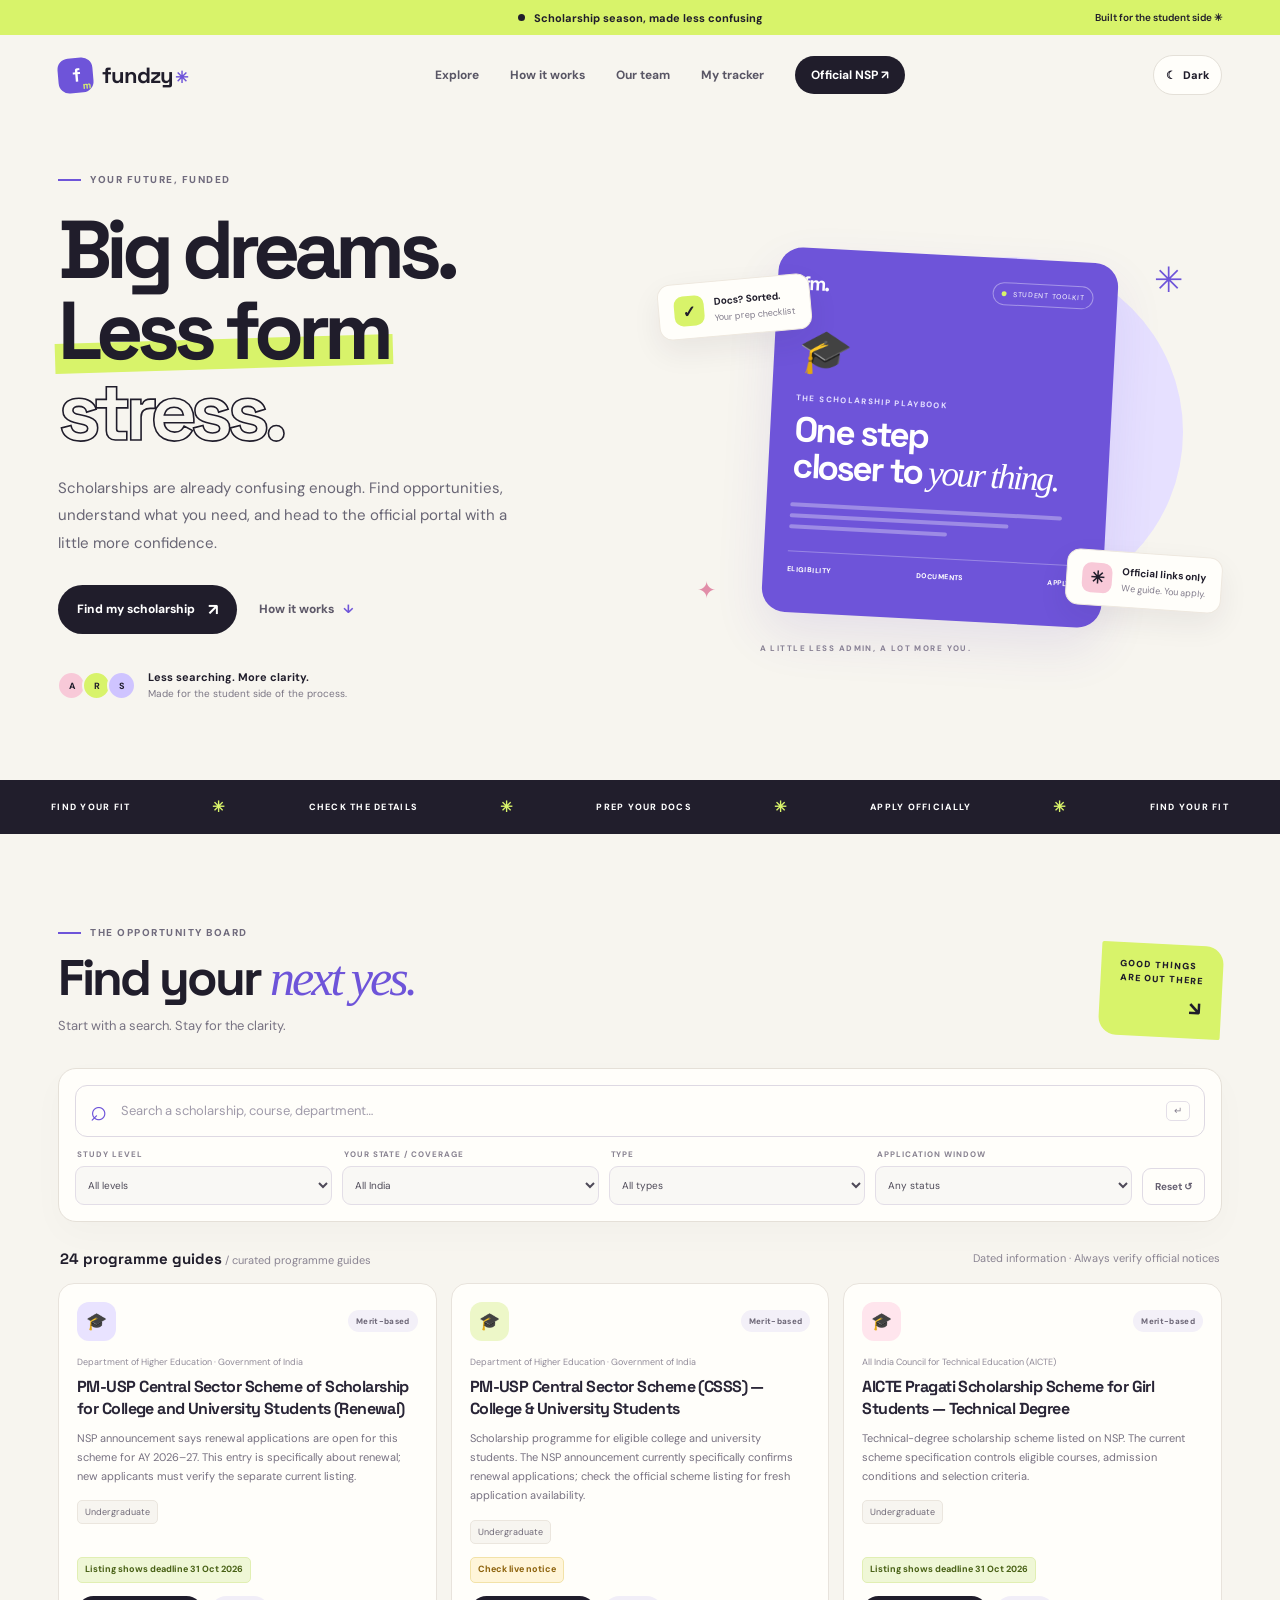
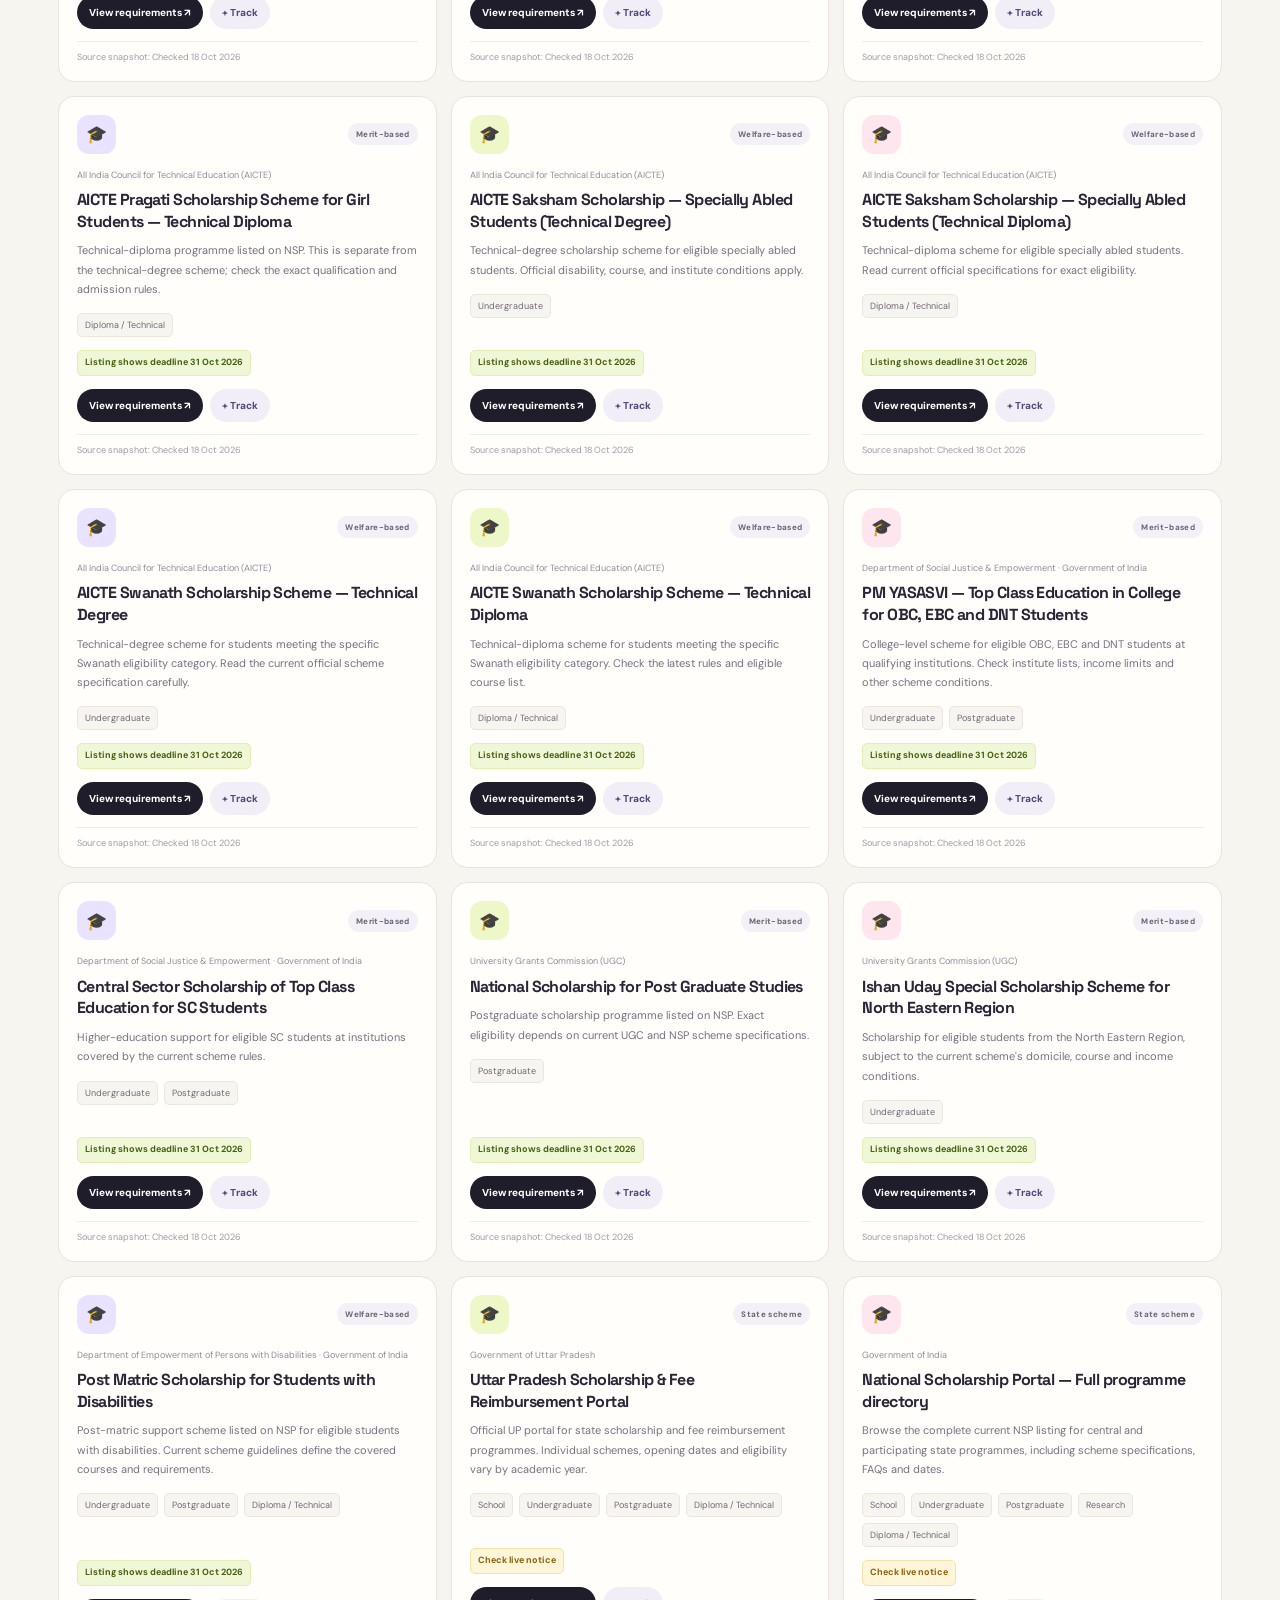
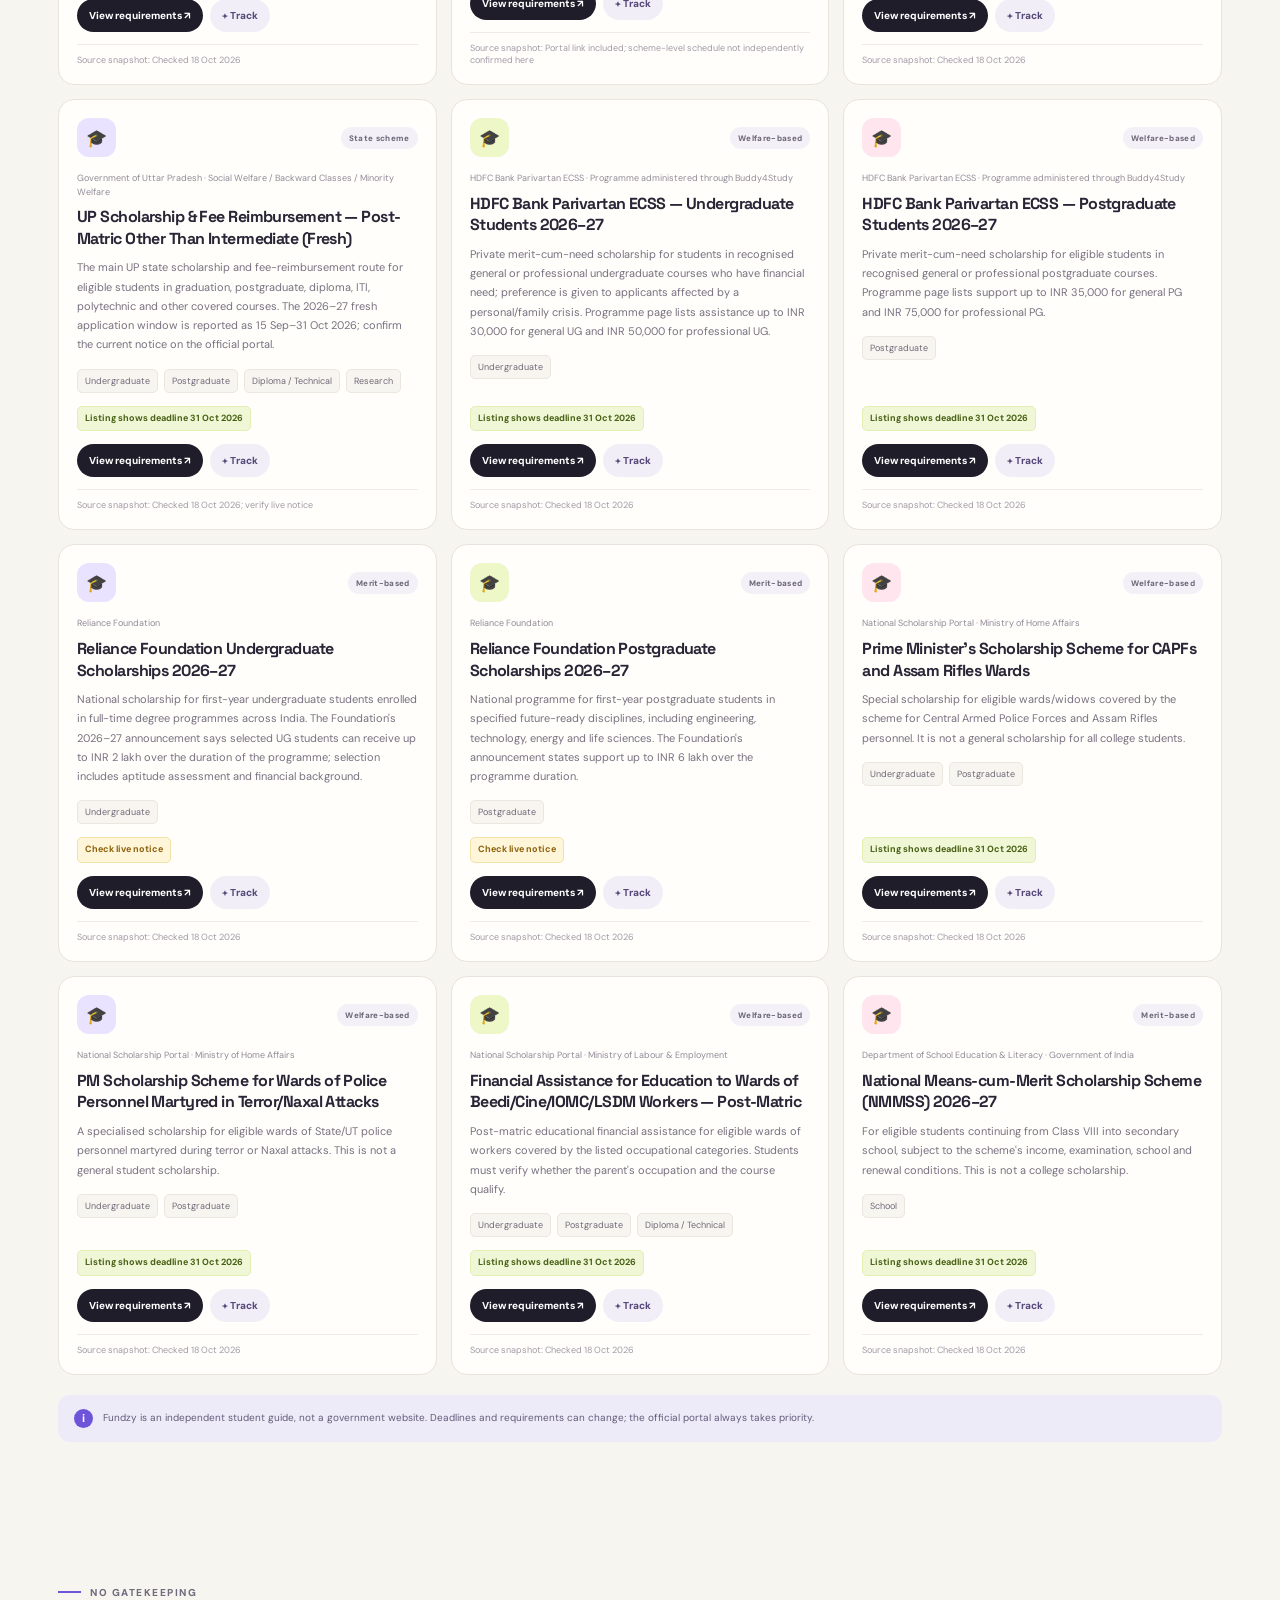
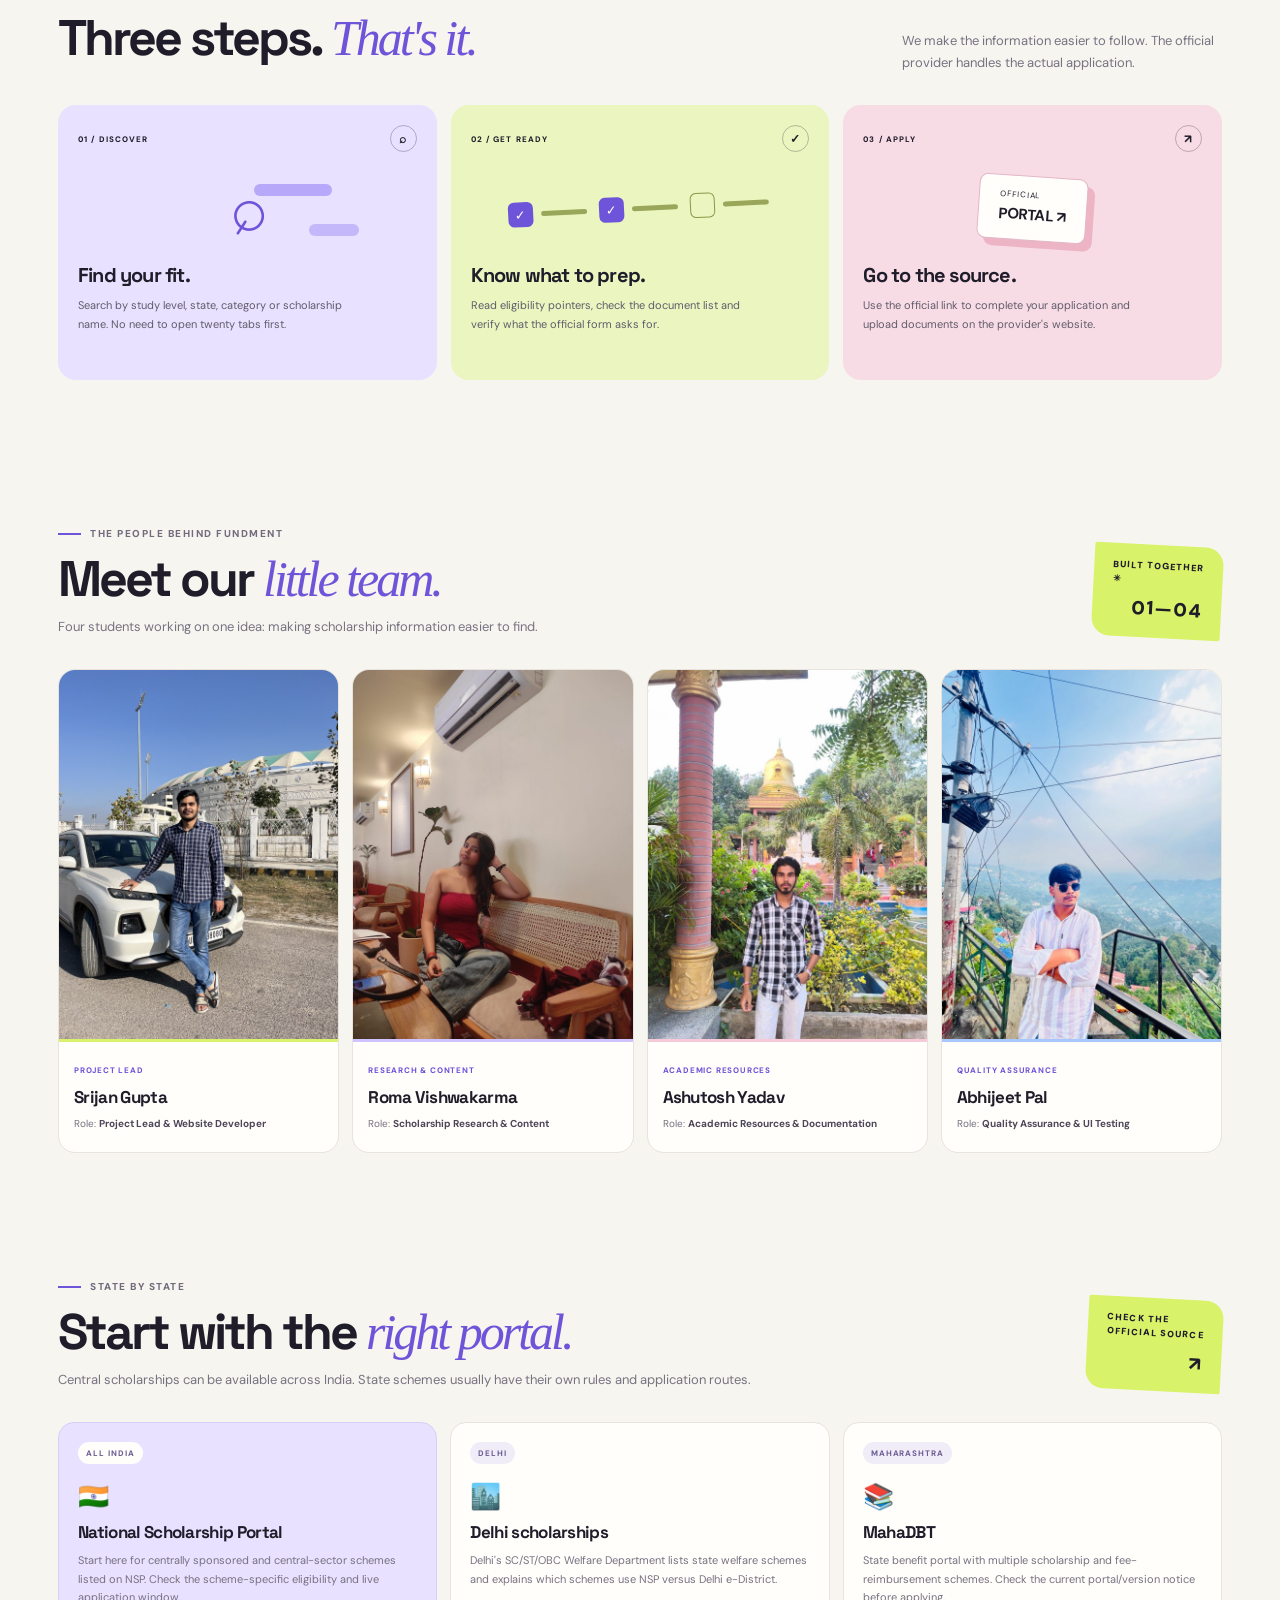
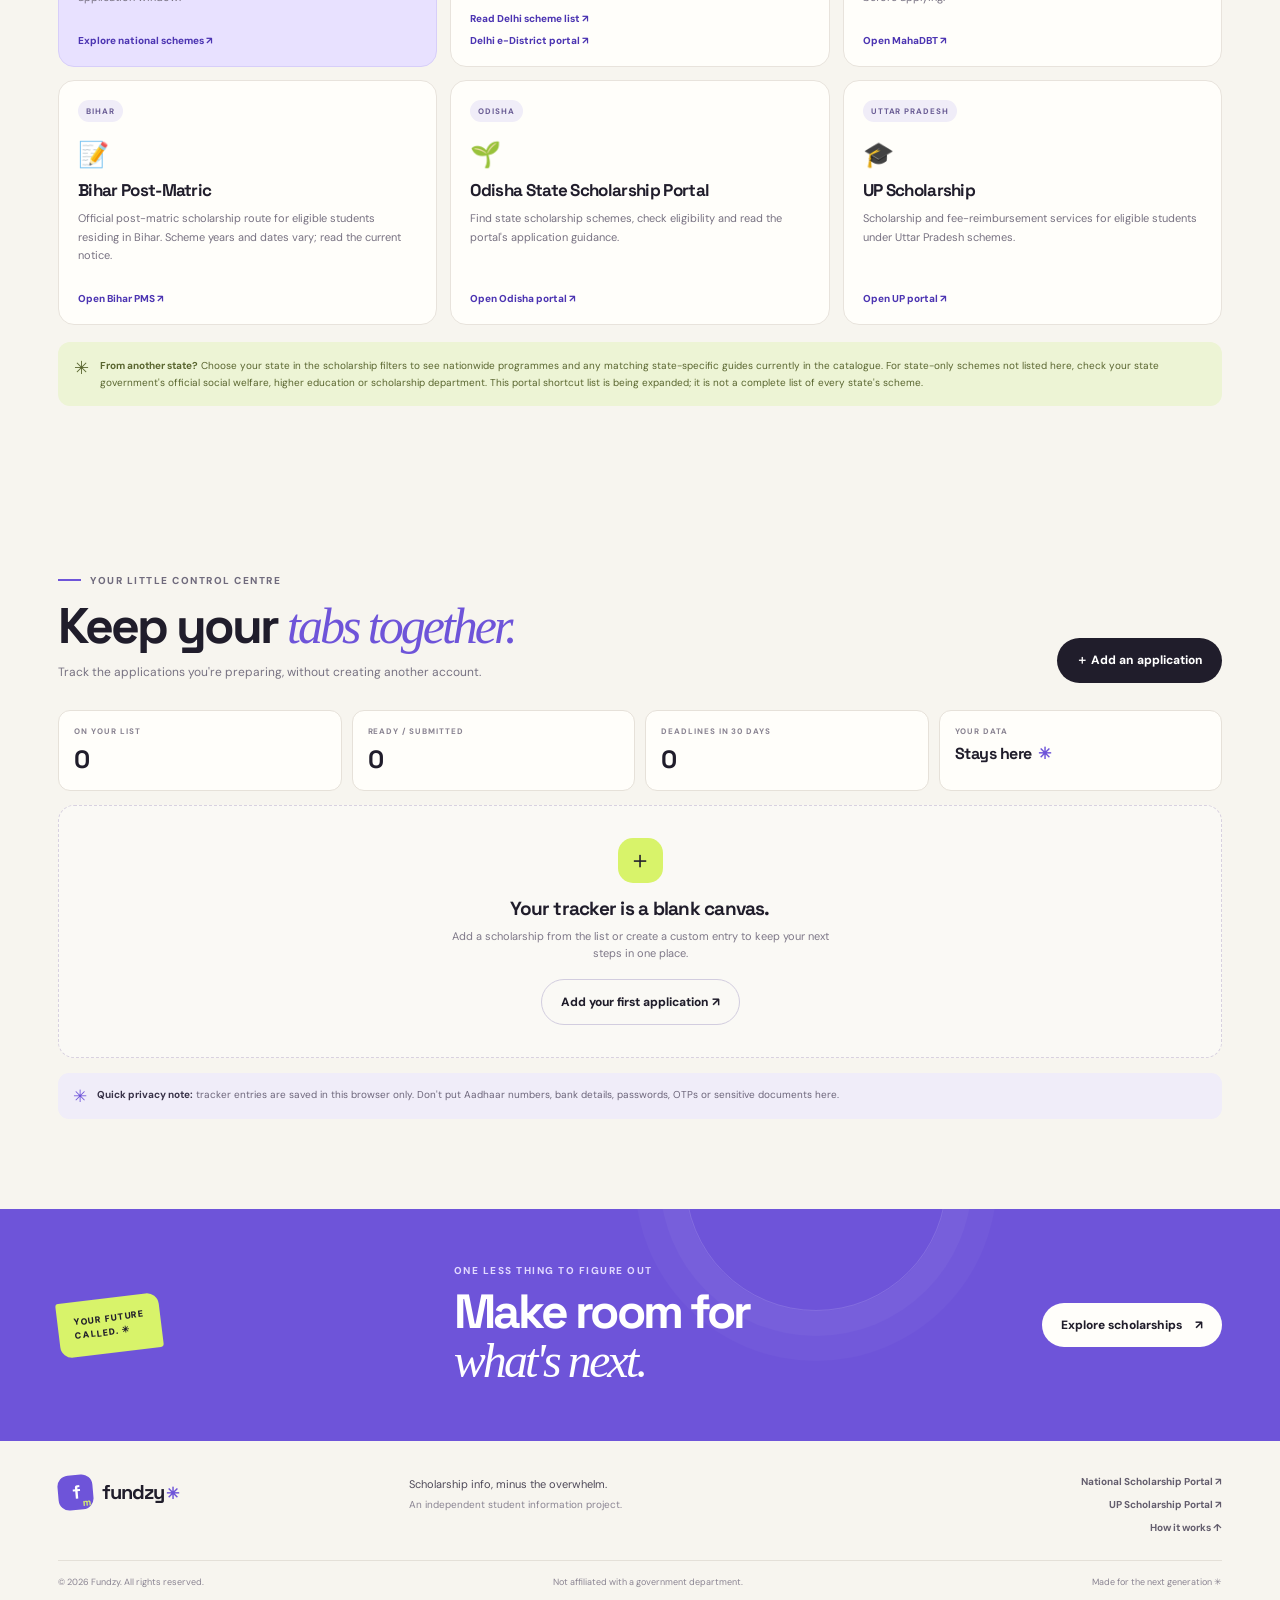
==== commit 82182ff1: "index.html" ====
--- a/index.html
+++ b/index.html
@@ -47,10 +47,10 @@
 <section class="team-section section-shell" id="team">
   <div class="section-heading compact"><div><div class="eyebrow"><span class="eyebrow-line"></span> THE PEOPLE BEHIND FUNDMENT</div><h2>Meet our <span>little team.</span></h2><p>Four students working on one idea: making scholarship information easier to find.</p></div><div class="heading-sticker">BUILT TOGETHER<br>✳ <span>01—04</span></div></div>
   <div class="team-grid">
-    <article class="team-card"><div class="team-photo-placeholder"><img class="team-photo" src="images/member-1.jpg" alt="Srijan Gupta" loading="lazy" decoding="async"></div><div class="team-card-copy"><span class="team-role">PROJECT LEAD</span><h3>Srijan Gupta</h3><p>Course / branch: <b>BCA — Data Science &amp; Artificial Intelligence</b></p><p class="team-bio">Role: <b>Project Lead &amp; Website Developer</b></p></div></article>
-    <article class="team-card"><div class="team-photo-placeholder"><img class="team-photo" src="images/member-2.jpg" alt="Roma Vishwakarma" loading="lazy" decoding="async"></div><div class="team-card-copy"><span class="team-role">RESEARCH &amp; CONTENT</span><h3>Roma Vishwakarma</h3><p>Course / branch: <b>BCA — Data Science &amp; Artificial Intelligence</b></p><p class="team-bio">Role: <b>Scholarship Research &amp; Content</b></p></div></article>
-    <article class="team-card"><div class="team-photo-placeholder"><img class="team-photo" src="images/member-3.jpg" alt="Ashutosh Yadav" loading="lazy" decoding="async"></div><div class="team-card-copy"><span class="team-role">ACADEMIC RESOURCES</span><h3>Ashutosh Yadav</h3><p>Course / branch: <b>BCA — Data Science &amp; Artificial Intelligence</b></p><p class="team-bio">Role: <b>Academic Resources &amp; Documentation</b></p></div></article>
-    <article class="team-card"><div class="team-photo-placeholder"><img class="team-photo" src="images/member-4.jpg" alt="Abhijeet Pal" loading="lazy" decoding="async"></div><div class="team-card-copy"><span class="team-role">QUALITY ASSURANCE</span><h3>Abhijeet Pal</h3><p>Course / branch: <b>BCA — Data Science &amp; Artificial Intelligence</b></p><p class="team-bio">Role: <b>Quality Assurance &amp; UI Testing</b></p></div></article>
+    <article class="team-card"><div class="team-photo-placeholder"><img class="team-photo" src="images/member-1.jpg" alt="Srijan Gupta" loading="lazy" decoding="async"></div><div class="team-card-copy"><span class="team-role">PROJECT LEAD</span><h3>Srijan Gupta</h3><p class="team-bio">Role: <b>Project Lead &amp; Website Developer</b></p></div></article>
+    <article class="team-card"><div class="team-photo-placeholder"><img class="team-photo" src="images/member-2.jpg" alt="Roma Vishwakarma" loading="lazy" decoding="async"></div><div class="team-card-copy"><span class="team-role">RESEARCH &amp; CONTENT</span><h3>Roma Vishwakarma</h3><p class="team-bio">Role: <b>Scholarship Research &amp; Content</b></p></div></article>
+    <article class="team-card"><div class="team-photo-placeholder"><img class="team-photo" src="images/member-3.jpg" alt="Ashutosh Yadav" loading="lazy" decoding="async"></div><div class="team-card-copy"><span class="team-role">ACADEMIC RESOURCES</span><h3>Ashutosh Yadav</h3><p class="team-bio">Role: <b>Academic Resources &amp; Documentation</b></p></div></article>
+    <article class="team-card"><div class="team-photo-placeholder"><img class="team-photo" src="images/member-4.jpg" alt="Abhijeet Pal" loading="lazy" decoding="async"></div><div class="team-card-copy"><span class="team-role">QUALITY ASSURANCE</span><h3>Abhijeet Pal</h3><p class="team-bio">Role: <b>Quality Assurance &amp; UI Testing</b></p></div></article>
   </div>
 </section>
 <section class="portal-section section-shell" id="state-portals">
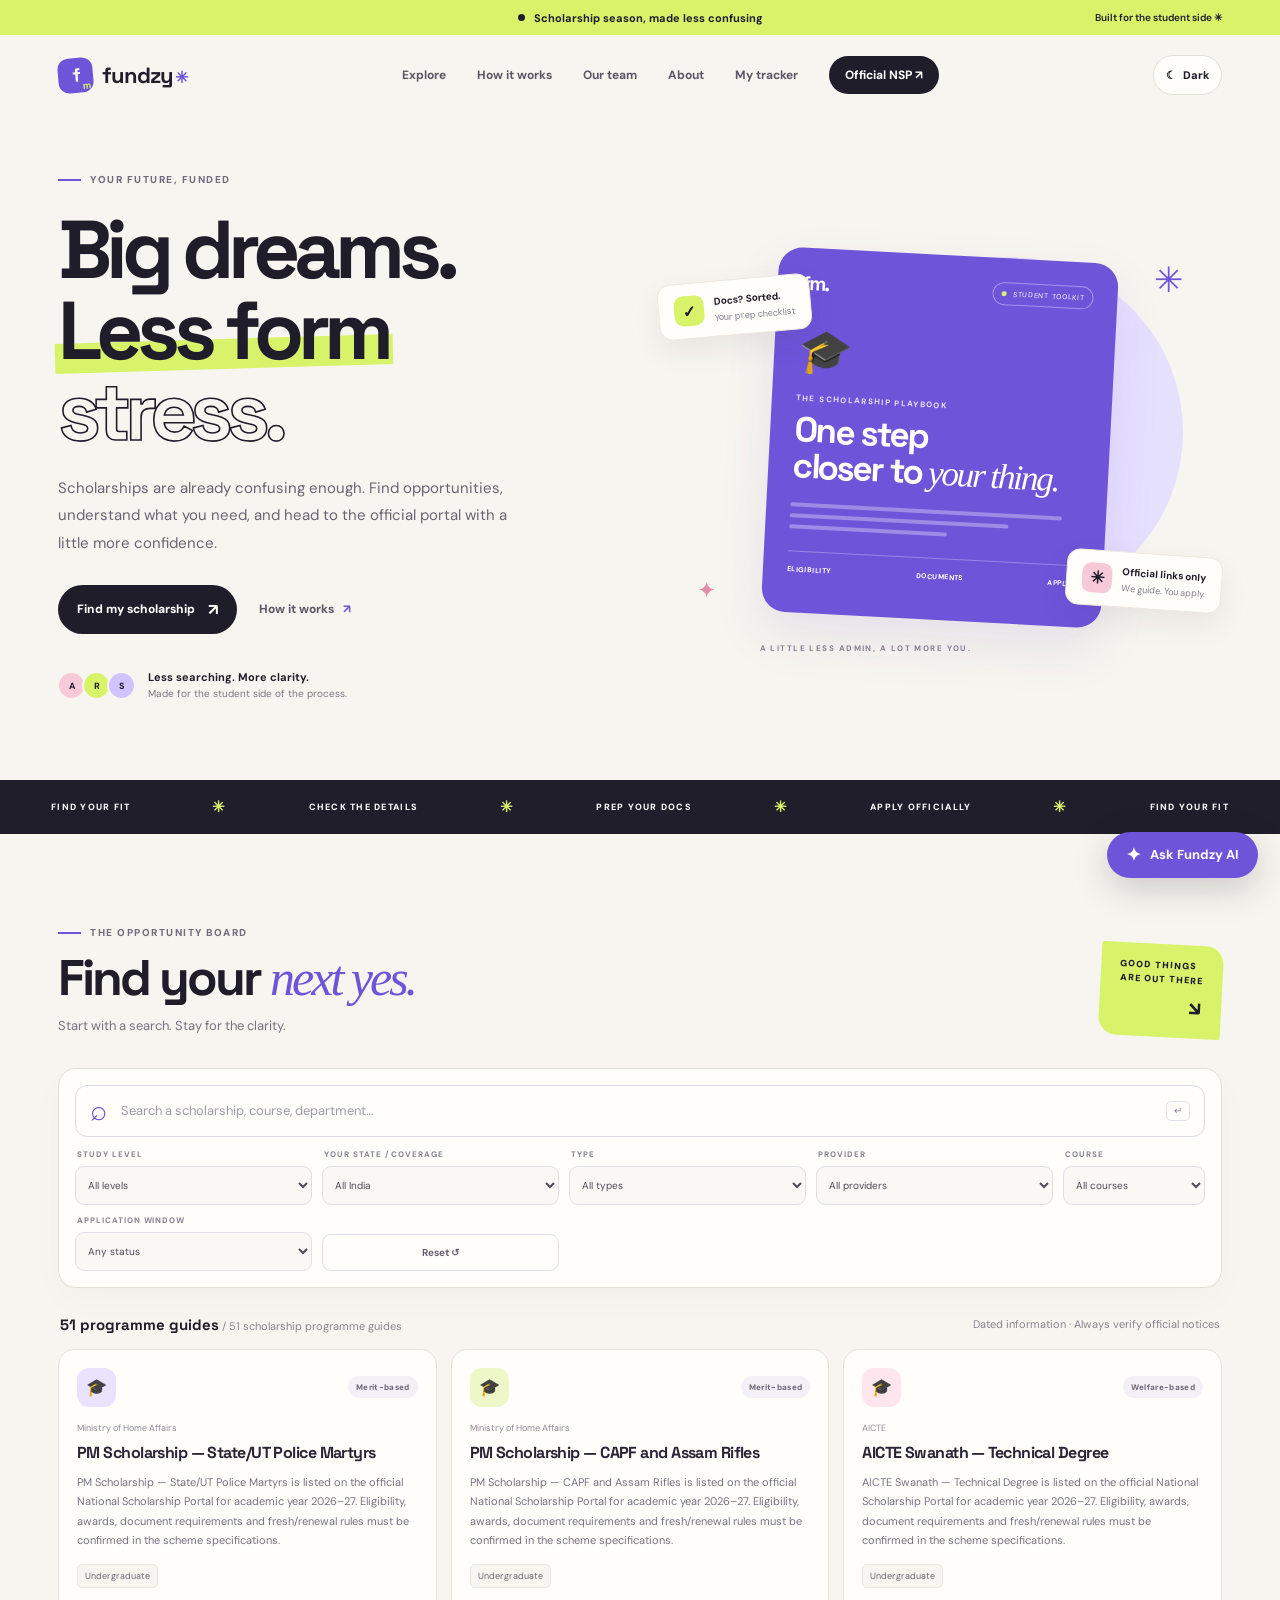
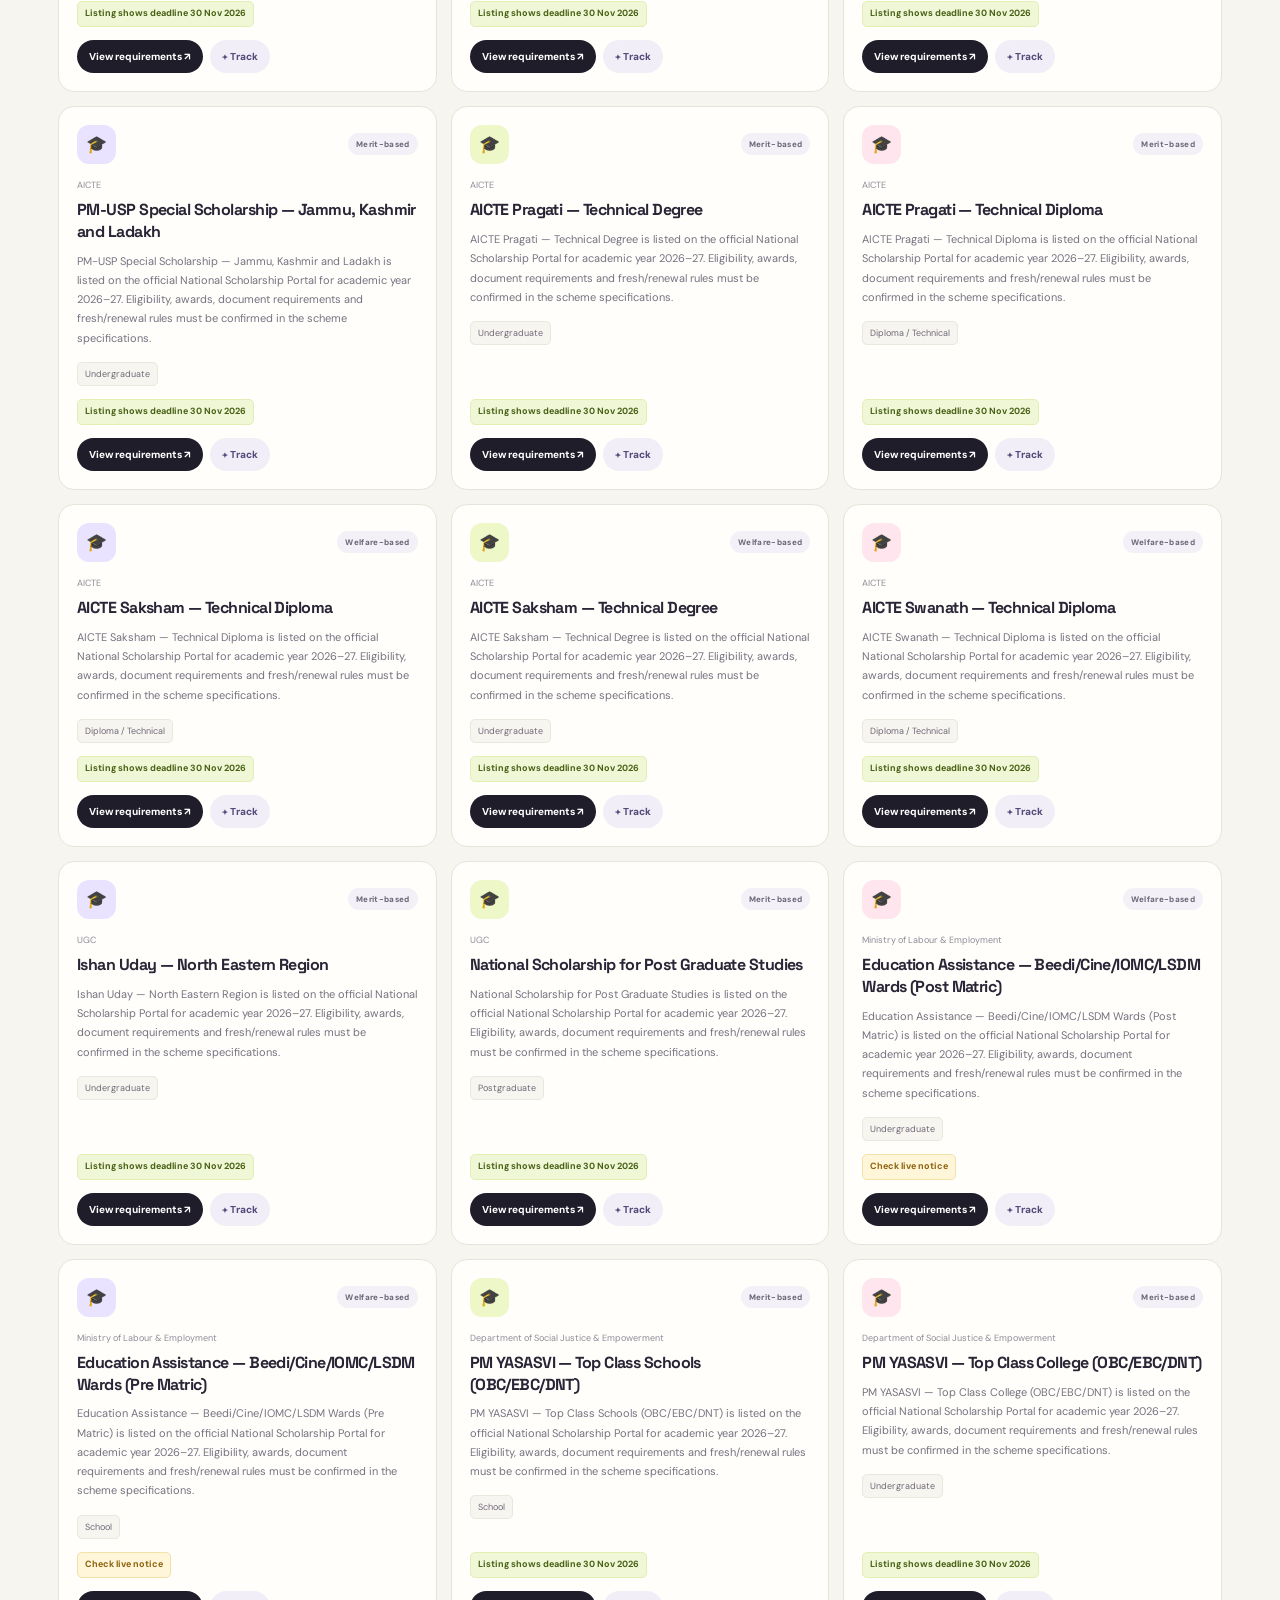
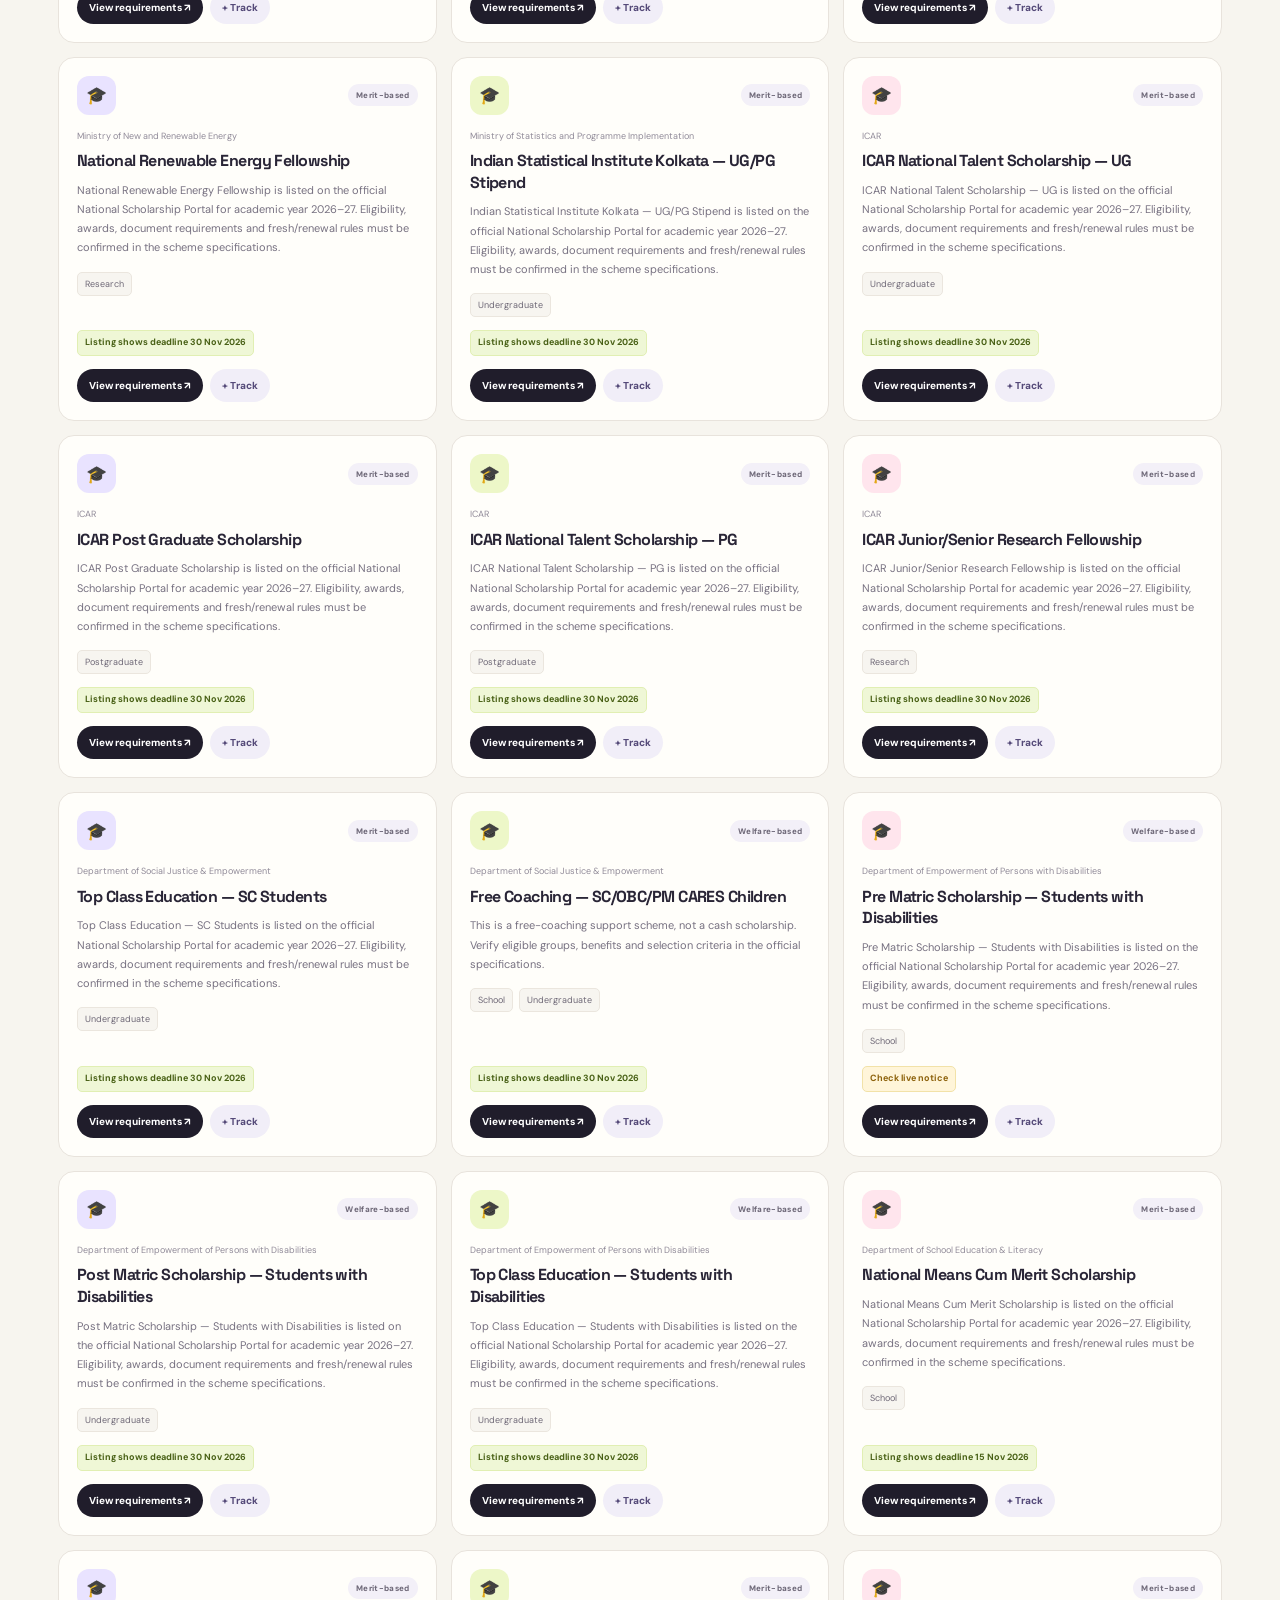
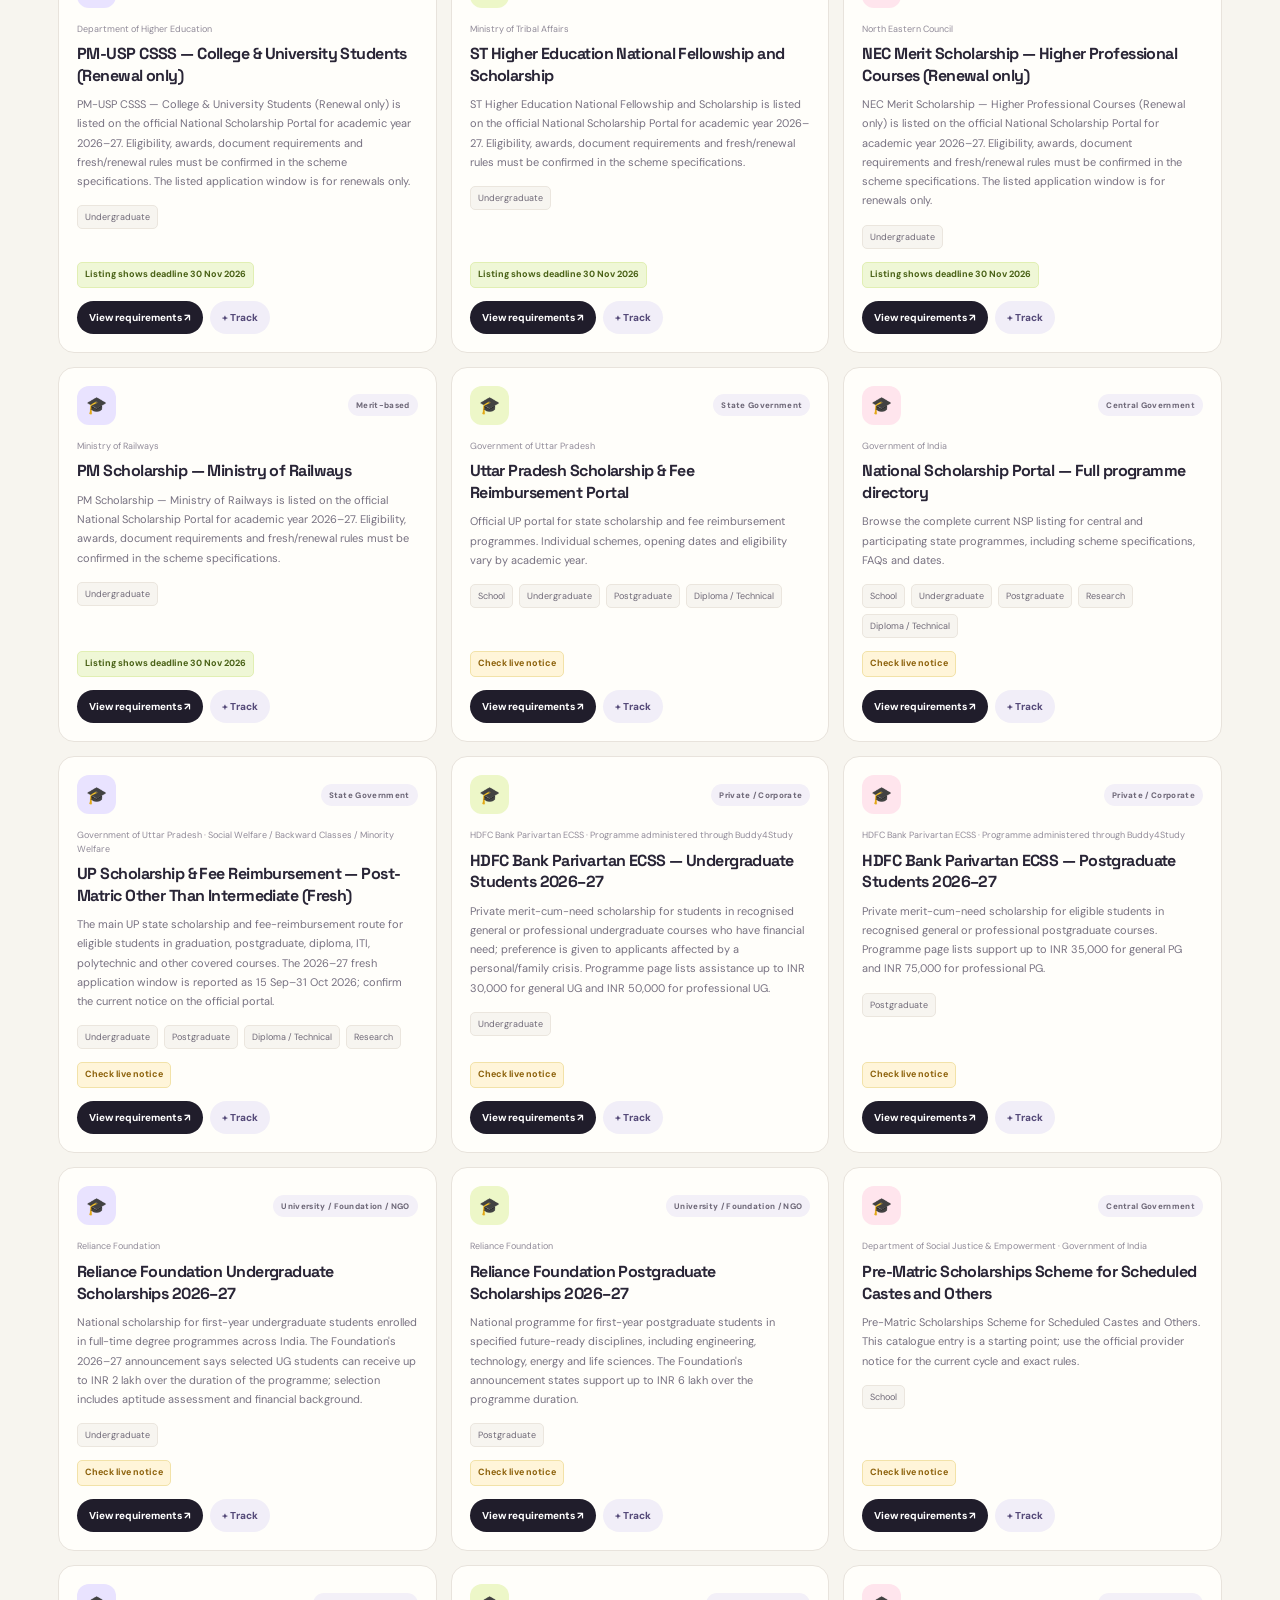
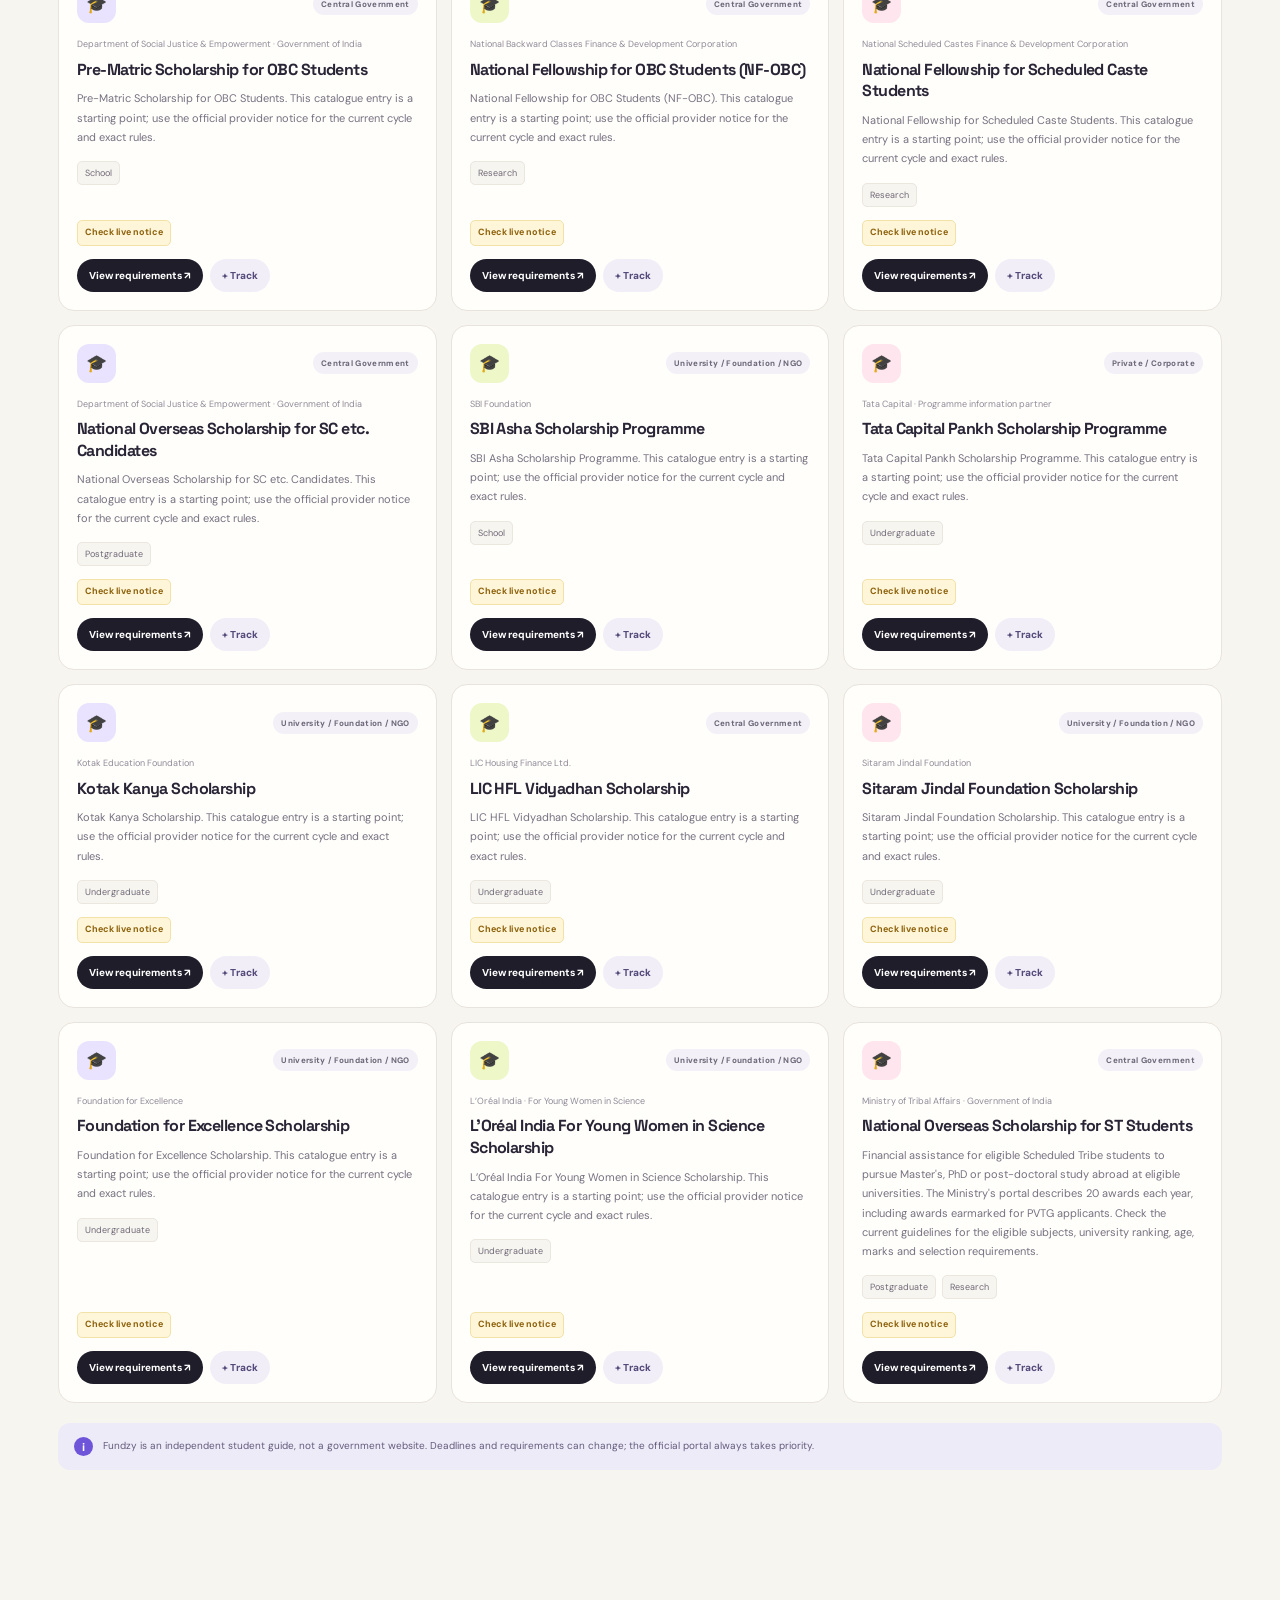
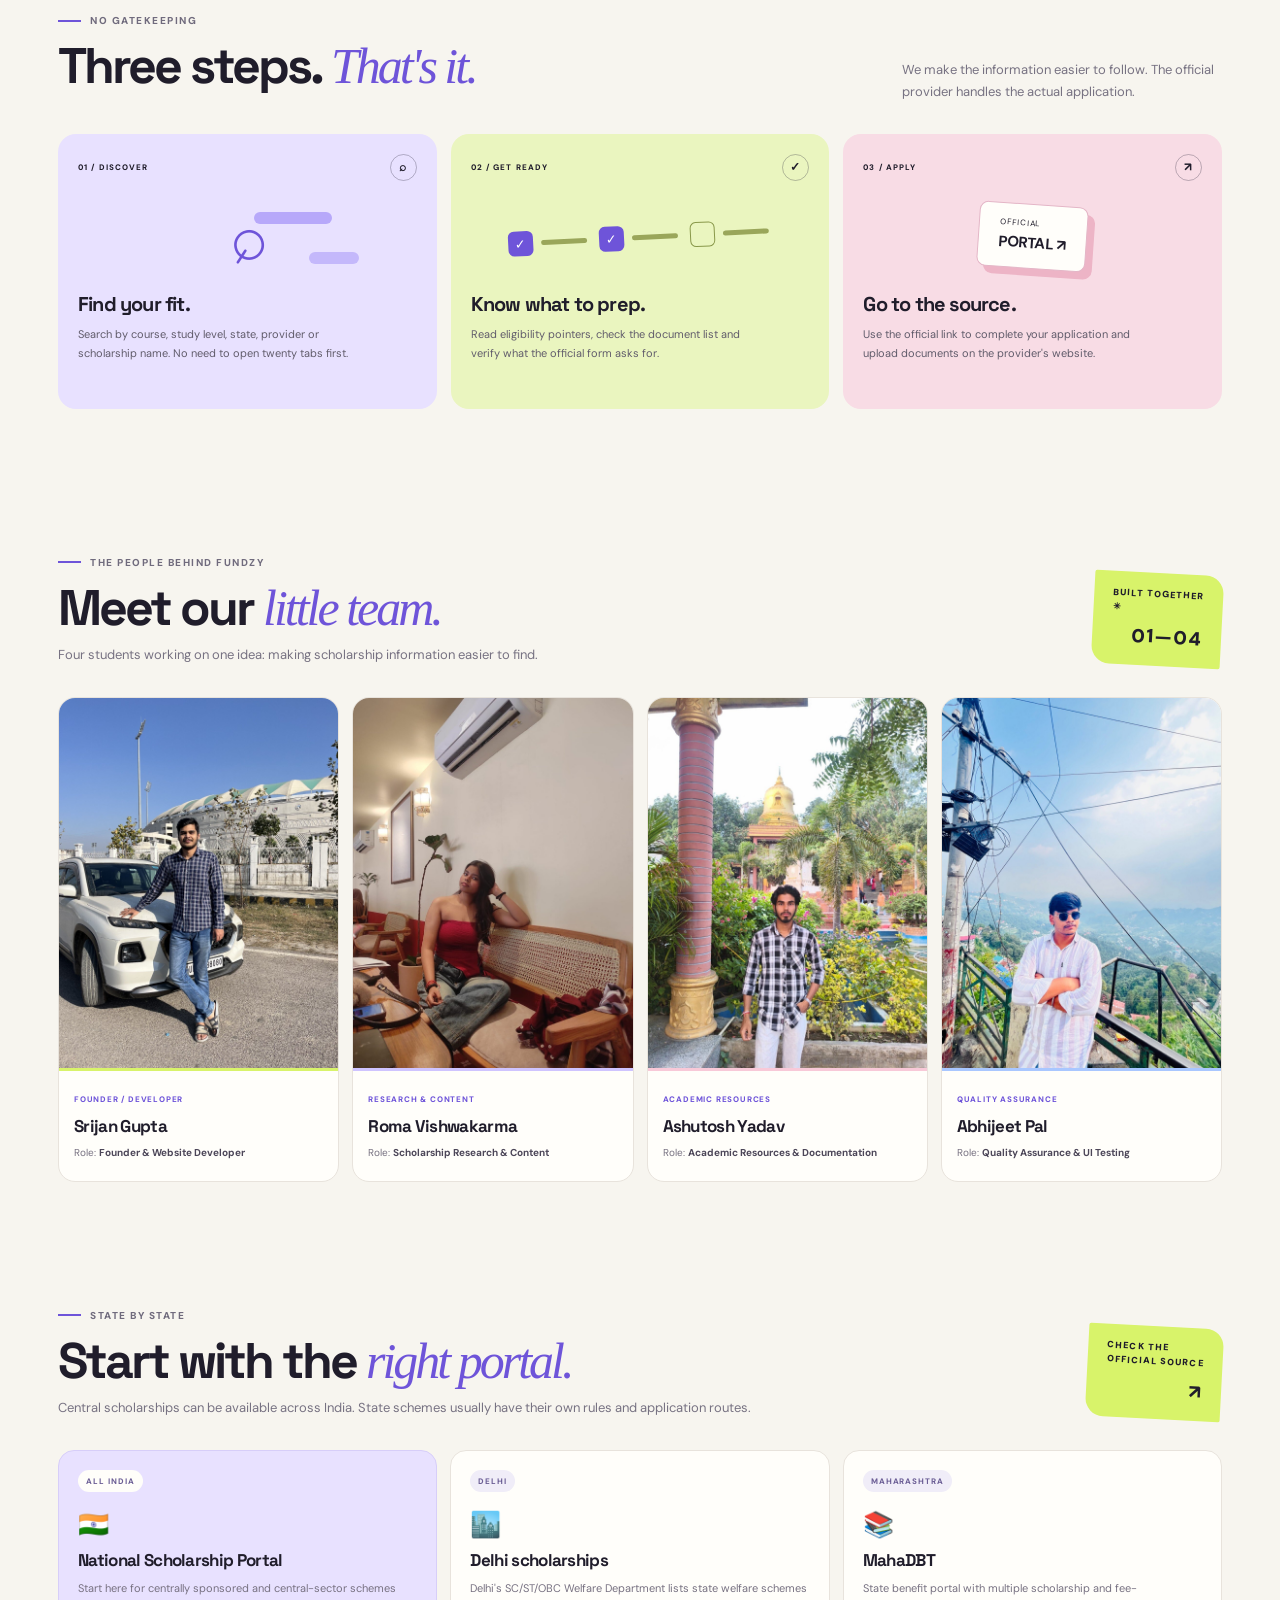
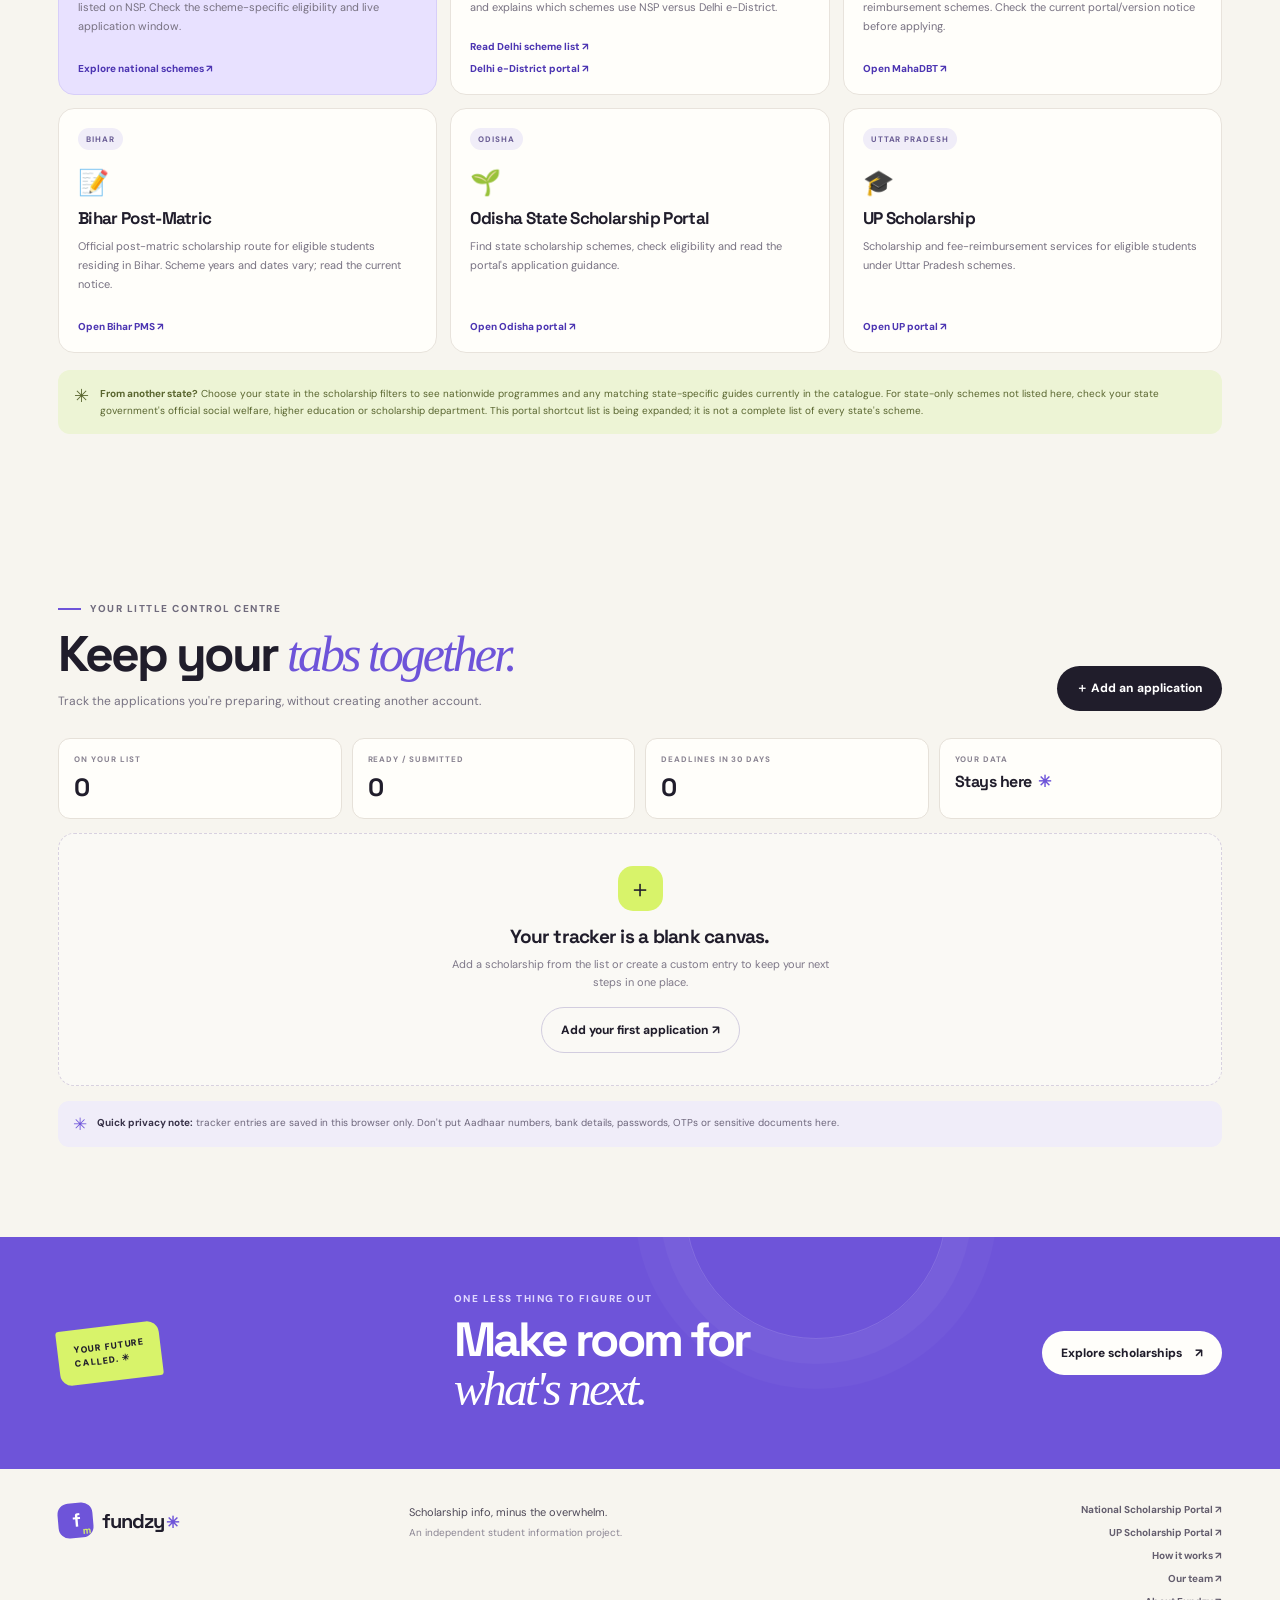
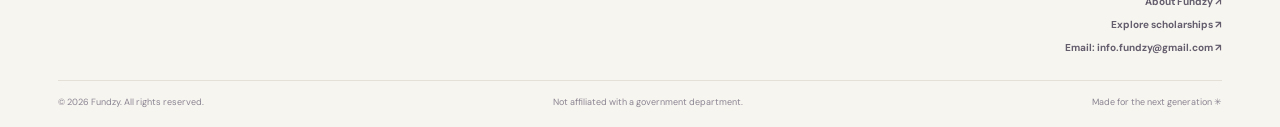
==== commit dedad281: "Add files via upload" ====
--- a/index.html
+++ b/index.html
@@ -12,7 +12,7 @@
 <div class="announcement"><span class="announcement-dot"></span> Scholarship season, made less confusing <span class="announcement-right">Built for the student side ✳</span></div>
 <header class="site-header">
 <a class="wordmark" href="#home" aria-label="Fundzy home"><span class="logo-mark" aria-hidden="true">f<span>m</span></span><span>fundzy<span class="wordmark-dot">✳</span></span></a>
-<nav class="main-nav" id="mainNav"><a href="#explore">Explore</a><a href="#how">How it works</a><a href="#team">Our team</a><a href="#tracker">My tracker</a><a class="nav-official" href="https://scholarships.gov.in/All-Scholarships" target="_blank" rel="noopener noreferrer">Official NSP ↗</a></nav>
+<nav class="main-nav" id="mainNav"><a href="explore.html">Explore</a><a href="how-it-works.html">How it works</a><a href="team.html">Our team</a><a href="about.html">About</a><a href="#tracker">My tracker</a><a class="nav-official" href="https://scholarships.gov.in/All-Scholarships" target="_blank" rel="noopener noreferrer">Official NSP ↗</a></nav>
 <div class="header-tools"><button class="theme-toggle" id="themeToggle" type="button" aria-label="Switch to dark mode" title="Switch theme"><span class="theme-icon" aria-hidden="true">☾</span><span class="theme-label">Dark</span></button><button class="mobile-menu" id="menuBtn" aria-label="Open navigation" aria-expanded="false" aria-controls="mainNav">☰</button></div>
 </header>
 <main>
@@ -20,7 +20,7 @@
 <div class="hero-copy"><div class="eyebrow"><span class="eyebrow-line"></span> YOUR FUTURE, FUNDED</div>
 <h1>Big dreams.<br><span class="headline-highlight">Less form</span><span class="headline-outline"> stress.</span></h1>
 <p class="hero-intro">Scholarships are already confusing enough. Find opportunities, understand what you need, and head to the official portal with a little more confidence.</p>
-<div class="hero-actions"><a class="button button-dark" href="#explore">Find my scholarship <span>↗</span></a><a class="text-link" href="#how">How it works <span>↓</span></a></div>
+<div class="hero-actions"><a class="button button-dark" href="explore.html">Find my scholarship <span>↗</span></a><a class="text-link" href="how-it-works.html">How it works <span>↗</span></a></div>
 <div class="hero-proof"><div class="avatar-stack"><span>A</span><span>R</span><span>S</span></div><p><b>Less searching. More clarity.</b><br><span>Made for the student side of the process.</span></p></div></div>
 <div class="hero-art" aria-label="Decorative scholarship notebook illustration"><div class="art-sun"></div><div class="art-spark spark-one">✳</div><div class="art-spark spark-two">✦</div>
 <div class="floating-note note-top"><span class="note-check">✓</span><span><b>Docs? Sorted.</b><small>Your prep checklist</small></span></div>
@@ -35,19 +35,19 @@
 <label><span>YOUR STATE / COVERAGE</span><select id="stateFilter">
 <option value="">All India</option><option>Andhra Pradesh</option><option>Arunachal Pradesh</option><option>Assam</option><option>Bihar</option><option>Chhattisgarh</option><option>Goa</option><option>Gujarat</option><option>Haryana</option><option>Himachal Pradesh</option><option>Jharkhand</option><option>Karnataka</option><option>Kerala</option><option>Madhya Pradesh</option><option>Maharashtra</option><option>Manipur</option><option>Meghalaya</option><option>Mizoram</option><option>Nagaland</option><option>Odisha</option><option>Punjab</option><option>Rajasthan</option><option>Sikkim</option><option>Tamil Nadu</option><option>Telangana</option><option>Tripura</option><option>Uttar Pradesh</option><option>Uttarakhand</option><option>West Bengal</option><option>Andaman &amp; Nicobar Islands</option><option>Chandigarh</option><option>Dadra &amp; Nagar Haveli and Daman &amp; Diu</option><option>Delhi</option><option>Jammu &amp; Kashmir</option><option>Ladakh</option><option>Lakshadweep</option><option>Puducherry</option>
 </select></label>
-<label><span>TYPE</span><select id="categoryFilter"><option value="">All types</option><option>Merit-based</option><option>Welfare-based</option><option>State scheme</option></select></label>
+<label><span>TYPE</span><select id="categoryFilter"><option value="">All types</option><option>Merit-based</option><option>Welfare-based</option><option>State scheme</option></select></label><label><span>PROVIDER</span><select id="providerFilter"><option value="">All providers</option><option>Central Government</option><option>State Government</option><option>Private / Corporate</option><option>University / Foundation / NGO</option></select></label><label><span>COURSE</span><select id="courseFilter"><option value="">All courses</option><option>BBA / MBA / BBM</option><option>BCA / MCA</option><option>B.Com / M.Com</option><option>BA / MA</option><option>B.Sc / M.Sc</option><option>B.Tech / M.Tech</option><option>Diploma / Polytechnic</option><option>MBBS / BDS</option><option>Nursing / Pharmacy</option><option>LLB / LLM</option><option>B.Ed / M.Ed</option><option>PhD / Research</option><option>Journalism</option><option>Vocational courses</option><option>School education</option></select></label>
 <label><span>APPLICATION WINDOW</span><select id="windowFilter"><option value="">Any status</option><option value="open">Listed open</option><option value="check">Check official notice</option></select></label><button id="resetBtn" class="reset-button">Reset ↺</button></div></div>
-<div class="results-heading"><div><span class="results-count" id="resultCount">Scholarships</span><span class="results-sub"> / curated programme guides</span></div><span class="snapshot-note">Dated information · Always verify official notices</span></div>
+<div class="results-heading"><div><span class="results-count" id="resultCount">Scholarships</span><span class="results-sub"> / 51 scholarship programme guides</span></div><span class="snapshot-note">Dated information · Always verify official notices</span></div>
 <div id="programGrid" class="program-grid"></div><div class="directory-footnote"><span class="footnote-icon">i</span><p>Fundzy is an independent student guide, not a government website. Deadlines and requirements can change; the official portal always takes priority.</p></div>
 </section>
 <section class="how-section section-shell" id="how"><div class="section-heading compact"><div><div class="eyebrow"><span class="eyebrow-line"></span> NO GATEKEEPING</div><h2>Three steps. <span>That's it.</span></h2></div><p>We make the information easier to follow. The official provider handles the actual application.</p></div>
-<div class="how-grid"><article class="how-card how-purple"><div class="step-top"><span>01 / DISCOVER</span><span class="step-icon">⌕</span></div><div class="step-illustration search-illo"><span>⌕</span><i></i><i></i></div><h3>Find your fit.</h3><p>Search by study level, state, category or scholarship name. No need to open twenty tabs first.</p></article>
+<div class="how-grid"><article class="how-card how-purple"><div class="step-top"><span>01 / DISCOVER</span><span class="step-icon">⌕</span></div><div class="step-illustration search-illo"><span>⌕</span><i></i><i></i></div><h3>Find your fit.</h3><p>Search by course, study level, state, provider or scholarship name. No need to open twenty tabs first.</p></article>
 <article class="how-card how-lime"><div class="step-top"><span>02 / GET READY</span><span class="step-icon">✓</span></div><div class="step-illustration checklist-illo"><span>✓</span><i></i><span>✓</span><i></i><span class="empty-check"></span><i></i></div><h3>Know what to prep.</h3><p>Read eligibility pointers, check the document list and verify what the official form asks for.</p></article>
 <article class="how-card how-pink"><div class="step-top"><span>03 / APPLY</span><span class="step-icon">↗</span></div><div class="step-illustration apply-illo"><div>OFFICIAL<br><b>PORTAL ↗</b></div></div><h3>Go to the source.</h3><p>Use the official link to complete your application and upload documents on the provider's website.</p></article></div></section>
 <section class="team-section section-shell" id="team">
-  <div class="section-heading compact"><div><div class="eyebrow"><span class="eyebrow-line"></span> THE PEOPLE BEHIND FUNDMENT</div><h2>Meet our <span>little team.</span></h2><p>Four students working on one idea: making scholarship information easier to find.</p></div><div class="heading-sticker">BUILT TOGETHER<br>✳ <span>01—04</span></div></div>
+  <div class="section-heading compact"><div><div class="eyebrow"><span class="eyebrow-line"></span> THE PEOPLE BEHIND FUNDZY</div><h2>Meet our <span>little team.</span></h2><p>Four students working on one idea: making scholarship information easier to find.</p></div><div class="heading-sticker">BUILT TOGETHER<br>✳ <span>01—04</span></div></div>
   <div class="team-grid">
-    <article class="team-card"><div class="team-photo-placeholder"><img class="team-photo" src="images/member-1.jpg" alt="Srijan Gupta" loading="lazy" decoding="async"></div><div class="team-card-copy"><span class="team-role">PROJECT LEAD</span><h3>Srijan Gupta</h3><p class="team-bio">Role: <b>Project Lead &amp; Website Developer</b></p></div></article>
+    <article class="team-card"><div class="team-photo-placeholder"><img class="team-photo" src="images/member-1.jpg" alt="Srijan Gupta" loading="lazy" decoding="async"></div><div class="team-card-copy"><span class="team-role">FOUNDER / DEVELOPER</span><h3>Srijan Gupta</h3><p class="team-bio">Role: <b>Founder &amp; Website Developer</b></p></div></article>
     <article class="team-card"><div class="team-photo-placeholder"><img class="team-photo" src="images/member-2.jpg" alt="Roma Vishwakarma" loading="lazy" decoding="async"></div><div class="team-card-copy"><span class="team-role">RESEARCH &amp; CONTENT</span><h3>Roma Vishwakarma</h3><p class="team-bio">Role: <b>Scholarship Research &amp; Content</b></p></div></article>
     <article class="team-card"><div class="team-photo-placeholder"><img class="team-photo" src="images/member-3.jpg" alt="Ashutosh Yadav" loading="lazy" decoding="async"></div><div class="team-card-copy"><span class="team-role">ACADEMIC RESOURCES</span><h3>Ashutosh Yadav</h3><p class="team-bio">Role: <b>Academic Resources &amp; Documentation</b></p></div></article>
     <article class="team-card"><div class="team-photo-placeholder"><img class="team-photo" src="images/member-4.jpg" alt="Abhijeet Pal" loading="lazy" decoding="async"></div><div class="team-card-copy"><span class="team-role">QUALITY ASSURANCE</span><h3>Abhijeet Pal</h3><p class="team-bio">Role: <b>Quality Assurance &amp; UI Testing</b></p></div></article>
@@ -69,13 +69,13 @@
 <div class="tracker-stats"><div><span>ON YOUR LIST</span><b id="trackedCount">0</b></div><div><span>READY / SUBMITTED</span><b id="readyCount">0</b></div><div><span>DEADLINES IN 30 DAYS</span><b id="deadlineCount">0</b></div><div class="tracker-privacy"><span>YOUR DATA</span><b>Stays here <i>✳</i></b></div></div>
 <div id="trackerList"></div><div id="emptyTracker" class="tracker-empty"><div class="empty-doodle">＋</div><h3>Your tracker is a blank canvas.</h3><p>Add a scholarship from the list or create a custom entry to keep your next steps in one place.</p><button id="firstAdd" class="button button-outline">Add your first application ↗</button></div>
 <div class="privacy-note"><span>✳</span><p><b>Quick privacy note:</b> tracker entries are saved in this browser only. Don't put Aadhaar numbers, bank details, passwords, OTPs or sensitive documents here.</p></div></section>
-<section class="final-cta"><div class="cta-sticker">YOUR FUTURE<br>CALLED. ✳</div><div><div class="eyebrow">ONE LESS THING TO FIGURE OUT</div><h2>Make room for<br><em>what's next.</em></h2></div><a class="button button-light" href="#explore">Explore scholarships <span>↗</span></a></section>
+<section class="final-cta"><div class="cta-sticker">YOUR FUTURE<br>CALLED. ✳</div><div><div class="eyebrow">ONE LESS THING TO FIGURE OUT</div><h2>Make room for<br><em>what's next.</em></h2></div><a class="button button-light" href="explore.html">Explore scholarships <span>↗</span></a></section>
 </main>
-<footer class="site-footer"><div class="footer-main"><a class="wordmark footer-wordmark" href="#home"><span class="logo-mark" aria-hidden="true">f<span>m</span></span><span>fundzy<span class="wordmark-dot">✳</span></span></a><p>Scholarship info, minus the overwhelm.<br><span>An independent student information project.</span></p><div class="footer-links"><a href="https://scholarships.gov.in/All-Scholarships" target="_blank" rel="noopener noreferrer">National Scholarship Portal ↗</a><a href="https://scholarship.up.gov.in/" target="_blank" rel="noopener noreferrer">UP Scholarship Portal ↗</a><a href="#how">How it works ↑</a></div></div><div class="footer-bottom"><span>© 2026 Fundzy. All rights reserved.</span><span>Not affiliated with a government department.</span><span>Made for the next generation ✳</span></div></footer>
+<footer class="site-footer"><div class="footer-main"><a class="wordmark footer-wordmark" href="#home"><span class="logo-mark" aria-hidden="true">f<span>m</span></span><span>fundzy<span class="wordmark-dot">✳</span></span></a><p>Scholarship info, minus the overwhelm.<br><span>An independent student information project.</span></p><div class="footer-links"><a href="https://scholarships.gov.in/All-Scholarships" target="_blank" rel="noopener noreferrer">National Scholarship Portal ↗</a><a href="https://scholarship.up.gov.in/" target="_blank" rel="noopener noreferrer">UP Scholarship Portal ↗</a><a href="how-it-works.html">How it works ↗</a><a href="team.html">Our team ↗</a><a href="about.html">About Fundzy ↗</a><a href="explore.html">Explore scholarships ↗</a><a href="mailto:info.fundzy@gmail.com">Email: info.fundzy@gmail.com ↗</a></div></div><div class="footer-bottom"><span>© 2026 Fundzy. All rights reserved.</span><span>Not affiliated with a government department.</span><span>Made for the next generation ✳</span></div></footer>
 <dialog id="detailDialog" class="modal detail-modal"><div class="modal-head"><div><span class="eyebrow">THE SCHOLARSHIP BREAKDOWN</span><h2 id="detailName"></h2><p id="detailProvider" class="muted"></p></div><button id="closeDetail" class="close" aria-label="Close">×</button></div><div id="detailBody"></div><div class="modal-actions"><button id="detailTrack" class="button button-dark">＋ Add to tracker</button><a id="detailOfficial" class="button button-lime" href="#" target="_blank" rel="noopener noreferrer">Apply on official site ↗</a></div></dialog>
 <dialog id="appDialog" class="modal app-modal"><form id="appForm" method="dialog"><div class="modal-head"><div><span class="eyebrow">YOUR APPLICATION SPACE</span><h2 id="appDialogTitle">Add an application</h2></div><button type="button" id="closeApp" class="close">×</button></div>
 <input type="hidden" id="appId" value=""><label>Scholarship / application name<input id="appName" required maxlength="140" placeholder="e.g. UP Post-Matric Scholarship"></label><label>Official application URL (optional)<input id="appUrl" type="url" placeholder="https://…"></label><div class="two-col"><label>Study level<select id="appLevel"><option>School</option><option>Undergraduate</option><option>Postgraduate</option><option>Research</option><option>Diploma / Technical</option><option>Other</option></select></label><label>Deadline (verify first)<input id="appDeadline" type="date"></label></div>
 <label>Status<select id="appStatus"><option>Interested</option><option>Preparing documents</option><option>Ready to apply</option><option>Submitted</option><option>Under review</option><option>Approved</option><option>Not selected</option><option>Closed / withdrawn</option></select></label><label>Notes (no sensitive information)<textarea id="appNotes" rows="2" maxlength="500" placeholder="Next action or notice reference"></textarea></label><div class="modal-actions"><button type="button" id="cancelApp" class="button button-outline">Cancel</button><button type="submit" class="button button-dark">Save application</button></div></form></dialog>
 <div id="toast" role="status" aria-live="polite"></div>
-<script src="data.js"></script><script src="app.js"></script>
-</body></html>
+<script src="data.js"></script><script src="nsp-2026.js"></script><script src="app.js"></script><link rel="stylesheet" href="chatbot/chatbot.css"><script defer src="chatbot/chatbot.js"></script>
+</body></html>
--- a/styles.css
+++ b/styles.css
@@ -262,3 +262,15 @@
 @media(max-width:680px){
   .team-photo-placeholder{height:auto;aspect-ratio:3 / 4;}
 }
+
+
+/* Multi-page Fundzy additions */
+.page-hero{max-width:1220px;margin:0 auto;padding:76px 5% 54px}.page-hero h1{font:700 clamp(2.6rem,6vw,5rem)/1.02 var(--font-display);letter-spacing:-.06em;margin:14px 0}.page-hero h1 span{color:var(--purple)}.page-hero p{color:var(--muted);max-width:680px;line-height:1.75;font-size:1.05rem}.page-content{max-width:1220px;margin:0 auto;padding:10px 5% 90px}.page-panel{background:var(--white);border:1px solid var(--line);border-radius:22px;padding:clamp(20px,4vw,38px);margin:18px 0}.page-panel h2{font:700 clamp(1.5rem,3vw,2.3rem)/1.1 var(--font-display);letter-spacing:-.04em}.page-panel p,.page-panel li{line-height:1.75;color:var(--muted)}.page-grid{display:grid;grid-template-columns:repeat(3,minmax(0,1fr));gap:18px}.page-feature{background:var(--white);border:1px solid var(--line);border-radius:18px;padding:24px}.page-feature .number{font:700 2rem var(--font-display);color:var(--purple)}.page-feature h3{font:700 1.2rem var(--font-display)}.page-feature p{color:var(--muted);line-height:1.65}.page-team-grid{display:grid;grid-template-columns:repeat(4,minmax(0,1fr));gap:18px}.page-team-card{overflow:hidden;border:1px solid var(--line);border-radius:18px;background:var(--white)}.page-team-card img{width:100%;aspect-ratio:4/4.5;object-fit:cover;display:block}.page-team-copy{padding:18px}.page-team-copy h3{font:700 1.2rem var(--font-display);margin:7px 0}.page-team-copy p{font-size:.9rem;color:var(--muted);line-height:1.55}.page-kicker{font-size:.72rem;letter-spacing:.12em;font-weight:800;color:var(--purple)}.page-actions{display:flex;gap:12px;flex-wrap:wrap;margin-top:22px}.explore-toolbar{display:grid;grid-template-columns:2fr 1fr 1fr;gap:12px;margin:22px 0}.explore-toolbar input,.explore-toolbar select{width:100%;padding:14px;border:1px solid var(--line);border-radius:12px;background:var(--white);color:var(--ink)}.explore-results{display:flex;justify-content:space-between;gap:12px;color:var(--muted);font-size:.9rem;margin:15px 0}.explore-cards{display:grid;grid-template-columns:repeat(3,minmax(0,1fr));gap:16px}.explore-card{background:var(--white);border:1px solid var(--line);border-radius:18px;padding:20px;display:flex;flex-direction:column;gap:10px}.explore-card h3{font:700 1.1rem/1.25 var(--font-display);margin:0}.explore-card p{color:var(--muted);font-size:.9rem;line-height:1.6;margin:0}.explore-card .meta{font-size:.75rem;color:var(--muted)}.explore-card a{margin-top:auto;color:var(--purple);font-weight:700;text-decoration:none}.status-tag{display:inline-flex;align-self:flex-start;padding:6px 9px;border-radius:30px;background:#f0edfa;color:#4c35b2;font-size:.72rem;font-weight:700}.course-cloud{display:flex;flex-wrap:wrap;gap:9px}.course-cloud span{padding:9px 12px;background:var(--white);border:1px solid var(--line);border-radius:30px;font-size:.85rem}.site-footer a{ text-decoration:none }
+@media(max-width:850px){.page-grid,.explore-cards{grid-template-columns:repeat(2,minmax(0,1fr))}.page-team-grid{grid-template-columns:repeat(2,minmax(0,1fr))}.explore-toolbar{grid-template-columns:1fr 1fr}.explore-toolbar input{grid-column:1/-1}}
+@media(max-width:560px){.page-hero{padding-top:52px}.page-grid,.explore-cards,.page-team-grid,.explore-toolbar{grid-template-columns:1fr}.explore-toolbar input{grid-column:auto}.page-panel{border-radius:16px}.explore-results{flex-direction:column}}
+
+
+/* Multi-page Fundzy additions */
+.page-hero{max-width:1220px;margin:0 auto;padding:76px 5% 54px}.page-hero h1{font:700 clamp(2.6rem,6vw,5rem)/1.02 var(--font-display);letter-spacing:-.06em;margin:14px 0}.page-hero h1 span{color:var(--purple)}.page-hero p{color:var(--muted);max-width:680px;line-height:1.75;font-size:1.05rem}.page-content{max-width:1220px;margin:0 auto;padding:10px 5% 90px}.page-panel{background:var(--white);border:1px solid var(--line);border-radius:22px;padding:clamp(20px,4vw,38px);margin:18px 0}.page-panel h2{font:700 clamp(1.5rem,3vw,2.3rem)/1.1 var(--font-display);letter-spacing:-.04em}.page-panel p,.page-panel li{line-height:1.75;color:var(--muted)}.page-grid{display:grid;grid-template-columns:repeat(3,minmax(0,1fr));gap:18px}.page-feature{background:var(--white);border:1px solid var(--line);border-radius:18px;padding:24px}.page-feature .number{font:700 2rem var(--font-display);color:var(--purple)}.page-feature h3{font:700 1.2rem var(--font-display)}.page-feature p{color:var(--muted);line-height:1.65}.page-team-grid{display:grid;grid-template-columns:repeat(4,minmax(0,1fr));gap:18px}.page-team-card{overflow:hidden;border:1px solid var(--line);border-radius:18px;background:var(--white)}.page-team-card img{width:100%;aspect-ratio:4/4.5;object-fit:cover;display:block}.page-team-copy{padding:18px}.page-team-copy h3{font:700 1.2rem var(--font-display);margin:7px 0}.page-team-copy p{font-size:.9rem;color:var(--muted);line-height:1.55}.page-kicker{font-size:.72rem;letter-spacing:.12em;font-weight:800;color:var(--purple)}.page-actions{display:flex;gap:12px;flex-wrap:wrap;margin-top:22px}.explore-toolbar{display:grid;grid-template-columns:2fr 1fr 1fr;gap:12px;margin:22px 0}.explore-toolbar input,.explore-toolbar select{width:100%;padding:14px;border:1px solid var(--line);border-radius:12px;background:var(--white);color:var(--ink)}.explore-results{display:flex;justify-content:space-between;gap:12px;color:var(--muted);font-size:.9rem;margin:15px 0}.explore-cards{display:grid;grid-template-columns:repeat(3,minmax(0,1fr));gap:16px}.explore-card{background:var(--white);border:1px solid var(--line);border-radius:18px;padding:20px;display:flex;flex-direction:column;gap:10px}.explore-card h3{font:700 1.1rem/1.25 var(--font-display);margin:0}.explore-card p{color:var(--muted);font-size:.9rem;line-height:1.6;margin:0}.explore-card .meta{font-size:.75rem;color:var(--muted)}.explore-card a{margin-top:auto;color:var(--purple);font-weight:700;text-decoration:none}.status-tag{display:inline-flex;align-self:flex-start;padding:6px 9px;border-radius:30px;background:#f0edfa;color:#4c35b2;font-size:.72rem;font-weight:700}.course-cloud{display:flex;flex-wrap:wrap;gap:9px}.course-cloud span{padding:9px 12px;background:var(--white);border:1px solid var(--line);border-radius:30px;font-size:.85rem}.site-footer a{ text-decoration:none }
+@media(max-width:850px){.page-grid,.explore-cards{grid-template-columns:repeat(2,minmax(0,1fr))}.page-team-grid{grid-template-columns:repeat(2,minmax(0,1fr))}.explore-toolbar{grid-template-columns:1fr 1fr}.explore-toolbar input{grid-column:1/-1}}
+@media(max-width:560px){.page-hero{padding-top:52px}.page-grid,.explore-cards,.page-team-grid,.explore-toolbar{grid-template-columns:1fr}.explore-toolbar input{grid-column:auto}.page-panel{border-radius:16px}.explore-results{flex-direction:column}}
--- a/chatbot/chatbot.css
+++ b/chatbot/chatbot.css
@@ -0,0 +1,68 @@
+/* Fundzy AI assistant — responsive floating desktop panel and full-screen mobile chat */
+#fz-launch{position:fixed;right:22px;bottom:22px;z-index:9000;display:inline-flex;align-items:center;gap:9px;border:0;border-radius:999px;padding:14px 19px;background:#6e54d9;color:#fff;box-shadow:0 10px 35px #211e2c35;font-family:inherit;font-size:13px;font-weight:700;line-height:1.1;cursor:pointer;transition:transform .2s,box-shadow .2s}
+#fz-launch:hover{transform:translateY(-2px);box-shadow:0 14px 38px #211e2c45}
+#fz-launch:focus-visible,#fz-chat button:focus-visible,#fz-chat input:focus-visible{outline:3px solid #b8a9ff;outline-offset:3px}
+.fz-launch-icon{font-size:18px;line-height:1}
+#fz-chat{--fz-visual-height:100dvh;position:fixed;right:22px;bottom:88px;z-index:9001;width:min(410px,calc(100vw - 32px));height:min(650px,calc(100dvh - 112px));display:flex;flex-direction:column;background:#fffefa;color:#211e2c;border:1px solid #e4def0;border-radius:22px;box-shadow:0 22px 75px #211e2c35;overflow:hidden;isolation:isolate}
+#fz-chat[hidden]{display:none}
+#fz-head{flex:0 0 auto;min-height:69px;padding:13px 15px;background:#211e2c;color:#fff;display:flex;align-items:center;justify-content:space-between;gap:12px}
+.fz-brand{display:flex;align-items:center;gap:10px;min-width:0}
+.fz-brand-mark{width:37px;height:37px;flex:0 0 37px;display:grid;place-items:center;border-radius:12px;background:#6e54d9;color:#fff;font-size:22px}
+.fz-brand-copy{display:flex;flex-direction:column;gap:3px;min-width:0}
+.fz-brand-copy strong{font-size:14px;letter-spacing:-.02em}
+.fz-brand-copy small{font-size:10px;color:#c9c3d8}
+.fz-online{display:flex;align-items:center;gap:5px;margin-left:5px;color:#d9f0a4;font-size:10px;white-space:nowrap}
+.fz-online i{width:6px;height:6px;border-radius:50%;background:#b7e36c;box-shadow:0 0 0 3px #b7e36c20}
+.fz-icon-button{width:34px;height:34px;flex:0 0 34px;border:0;border-radius:50%;background:#ffffff16;color:#fff;font-size:25px;line-height:1;cursor:pointer}
+#fz-welcome{flex:0 0 auto;padding:17px 17px 12px;background:linear-gradient(135deg,#f1edff,#fffefa)}
+.fz-welcome-spark{display:block;color:#6e54d9;font-size:18px;margin-bottom:6px}
+#fz-welcome strong{display:block;font-size:15px;line-height:1.35;letter-spacing:-.02em}
+#fz-welcome p{font-size:11px;line-height:1.55;color:#777181;margin:6px 0 0}
+#fz-log{flex:1 1 auto;min-height:90px;overflow-y:auto;overscroll-behavior:contain;padding:14px 13px 10px;display:flex;flex-direction:column;gap:10px;scrollbar-width:thin;scrollbar-color:#d9d1ed transparent}
+.fz-message-row{display:flex;width:100%;min-width:0}
+.fz-message-row.bot{justify-content:flex-start}
+.fz-message-row.user{justify-content:flex-end}
+.fz-message{max-width:88%;padding:11px 13px;border-radius:15px;white-space:pre-wrap;overflow-wrap:anywhere;font-size:13px;line-height:1.55}
+.fz-message.bot{background:#f0edfa;color:#302b3e;border-bottom-left-radius:5px}
+.fz-message.user{background:#6e54d9;color:#fff;border-bottom-right-radius:5px}
+.fz-message.is-pending{color:#777181;font-style:italic}
+#fz-suggestions{flex:0 0 auto;display:flex;flex-wrap:wrap;gap:6px;padding:9px 12px 11px;border-top:1px solid #f0edf4;background:#fffefa}
+#fz-suggestions[hidden],#fz-welcome[hidden]{display:none}
+.fz-suggest-label{width:100%;font-size:9px;letter-spacing:.12em;color:#888293;font-weight:800;margin-bottom:1px}
+#fz-suggestions button{border:1px solid #ddd6ed;background:#faf9ff;color:#4c35b2;border-radius:18px;padding:7px 10px;font-family:inherit;font-size:10px;font-weight:600;line-height:1.25;cursor:pointer;text-align:left}
+#fz-suggestions button:hover{background:#f0edfa}
+#fz-form{flex:0 0 auto;display:flex;align-items:center;gap:8px;padding:10px 12px;border-top:1px solid #eeeaf2;background:#fff}
+#fz-input{flex:1 1 auto;width:0;min-width:0;height:44px;border:1px solid #ddd8e7;border-radius:13px;padding:0 13px;background:#fff;color:#211e2c;font-family:inherit;font-size:13px;outline:none}
+#fz-input::placeholder{color:#9993a2}
+#fz-input:focus{border-color:#8a76df;box-shadow:0 0 0 3px #6e54d91a}
+#fz-send{height:44px;min-width:76px;border:0;border-radius:13px;padding:0 13px;background:#6e54d9;color:#fff;font-family:inherit;font-size:12px;font-weight:700;cursor:pointer;display:flex;align-items:center;justify-content:center;gap:8px}
+#fz-send b{font-size:17px;line-height:1}
+#fz-send:disabled{opacity:.58;cursor:wait}
+#fz-hint{flex:0 0 auto;padding:0 13px 10px;background:#fff;color:#898392;font-size:9px;line-height:1.45;text-align:center}
+.fz-sr-only{position:absolute;width:1px;height:1px;padding:0;margin:-1px;overflow:hidden;clip:rect(0,0,0,0);white-space:nowrap;border:0}
+@media(max-width:640px){
+  body.fz-chat-open{overflow:hidden}
+  #fz-launch{right:14px;bottom:calc(14px + env(safe-area-inset-bottom));padding:13px 16px;gap:7px;font-size:12px;box-shadow:0 8px 26px #211e2c40}
+  #fz-chat{right:0;bottom:0;left:0;top:0;width:100%;height:var(--fz-visual-height,100dvh);max-height:none;border:0;border-radius:0;box-shadow:none;padding-top:env(safe-area-inset-top);padding-bottom:env(safe-area-inset-bottom)}
+  #fz-head{min-height:64px;padding:10px 14px}
+  #fz-log{padding:13px 12px 9px}
+  .fz-message{max-width:91%;font-size:14px;padding:11px 13px}
+  #fz-welcome{padding:15px 15px 11px}
+  #fz-welcome strong{font-size:16px}
+  #fz-welcome p{font-size:12px}
+  #fz-suggestions{gap:7px;padding:9px 11px 10px}
+  #fz-suggestions button{font-size:11px;padding:8px 10px;min-height:34px}
+  #fz-form{padding:9px 10px;gap:7px}
+  #fz-input{height:46px;font-size:16px;padding:0 12px}
+  #fz-send{height:46px;min-width:68px}
+  #fz-hint{font-size:9px;padding:0 10px 9px}
+}
+@media(max-width:360px){
+  #fz-launch{right:10px;bottom:calc(10px + env(safe-area-inset-bottom))}
+  .fz-online{font-size:9px}
+  #fz-suggestions button{font-size:10px}
+  #fz-send{min-width:58px;padding:0 9px}
+}
+@media(prefers-reduced-motion:reduce){
+  #fz-launch{transition:none}
+}
